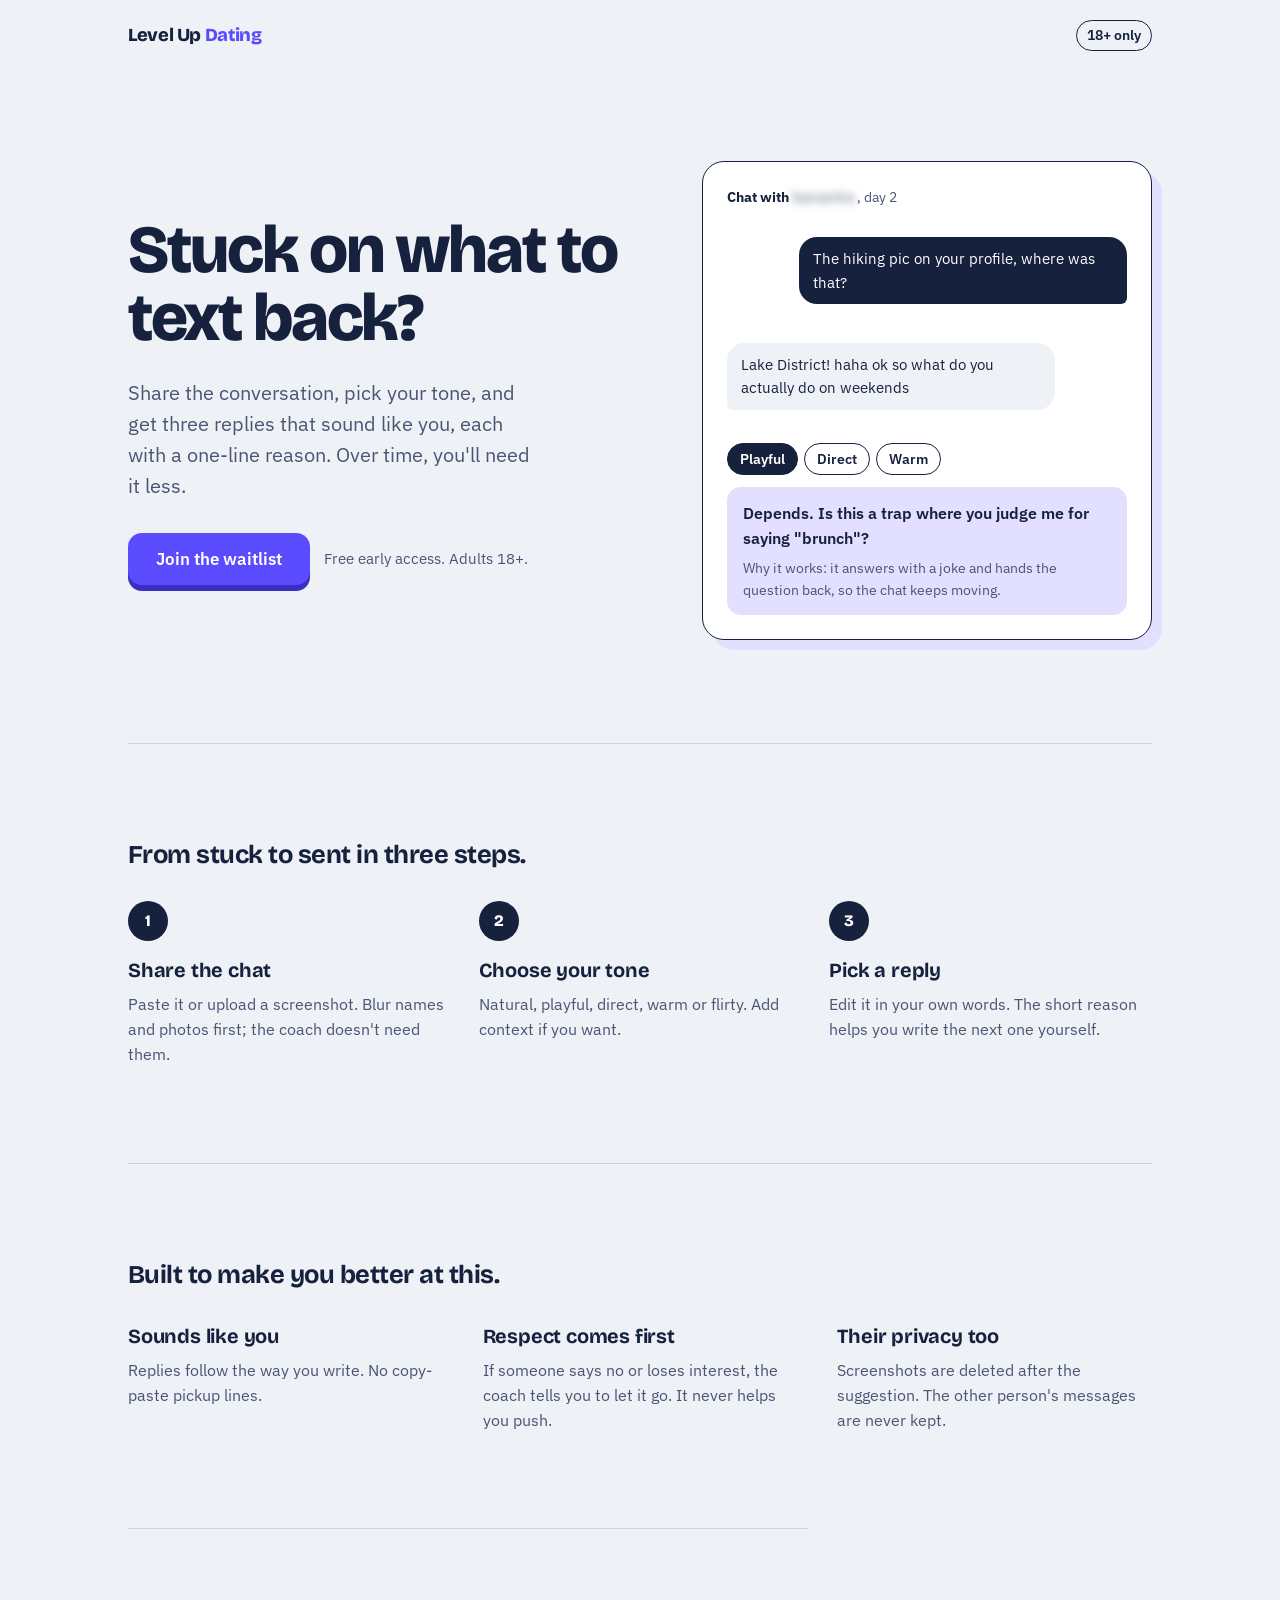
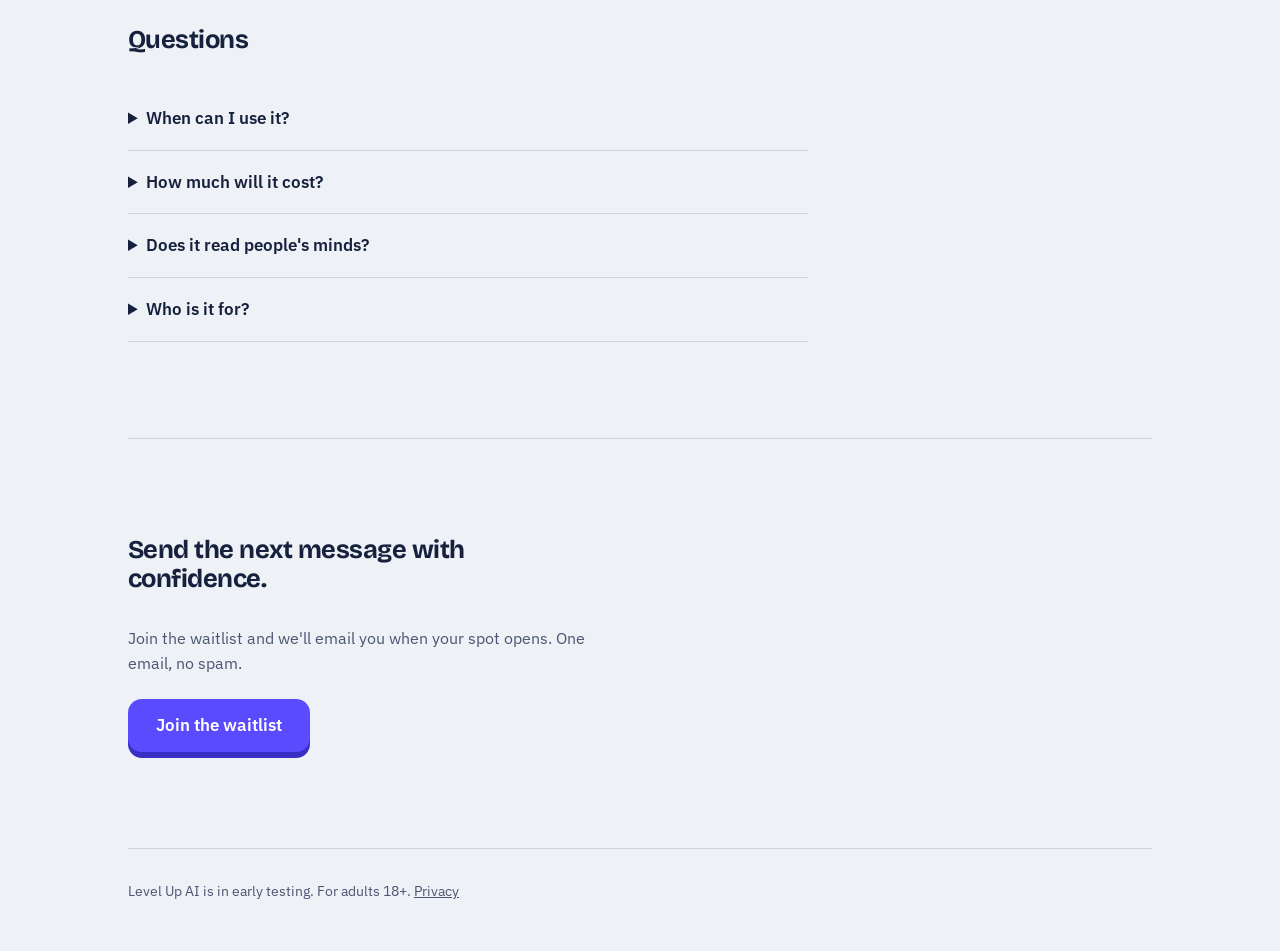
==== dating.html @ 41bd32cb "Add Style and Dating validation landing pages Static English landing pages with Tally waitlist, cook" ====
<!doctype html>
<html lang="en">
<head>
  <meta charset="utf-8">
  <meta name="viewport" content="width=device-width, initial-scale=1">
  <title>Level Up Dating – your AI texting coach</title>
  <meta name="description" content="Share a dating conversation, pick your tone, and get replies that sound like you, each with a short reason. For adults 18+.">
  <link rel="preconnect" href="https://fonts.googleapis.com">
  <link rel="preconnect" href="https://fonts.gstatic.com" crossorigin>
  <link href="https://fonts.googleapis.com/css2?family=Bricolage+Grotesque:opsz,wght@12..96,700;12..96,800&family=IBM+Plex+Sans:wght@400;500;600&display=swap" rel="stylesheet">
  <link rel="stylesheet" href="assets/styles.css">
  <!-- Mesure d'audience sans cookie (GoatCounter). Remplacer GOATCOUNTER_CODE. -->
  <script data-goatcounter="https://GOATCOUNTER_CODE.goatcounter.com/count" async src="//gc.zgo.at/count.js"></script>
  <!-- Formulaire de liste d'attente (Tally) -->
  <script async src="https://tally.so/widgets/embed.js"></script>
</head>
<body>
  <div class="wrap">
    <header class="top">
      <a class="brand" href="./">Level Up <span>Dating</span></a>
      <span class="age-flag">18+ only</span>
    </header>

    <main>
      <div class="hero">
        <div>
          <h1>Stuck on what to text back?</h1>
          <p class="lede">Share the conversation, pick your tone, and get three replies that sound like you, each with a one-line reason. Over time, you'll need it less.</p>
          <div class="cta-row">
            <button class="btn" type="button" data-tally-open="TALLY_FORM_ID_DATING" data-tally-layout="modal" data-tally-width="460" data-goatcounter-click="waitlist-open-dating">Join the waitlist</button>
            <span class="cta-note">Free early access. Adults 18+.</span>
          </div>
        </div>

        <figure class="demo" aria-label="Example of a reply suggestion">
          <p class="demo-context"><strong>Chat with</strong> <span class="blur" aria-hidden="true">Samantha</span> <span class="visually-hidden">a match (name hidden)</span>, day 2</p>
          <div class="chat">
            <p class="bubble you">The hiking pic on your profile, where was that?</p>
            <p class="bubble them">Lake District! haha ok so what do you actually do on weekends</p>
          </div>
          <div class="tones" role="group" aria-label="Tone">
            <button class="tone" type="button" aria-pressed="true" data-tone="playful">Playful</button>
            <button class="tone" type="button" aria-pressed="false" data-tone="direct">Direct</button>
            <button class="tone" type="button" aria-pressed="false" data-tone="warm">Warm</button>
          </div>
          <div class="reply" aria-live="polite">
            <p class="text" id="reply-text">Depends. Is this a trap where you judge me for saying "brunch"?</p>
            <p class="why" id="reply-why">Why it works: it answers with a joke and hands the question back, so the chat keeps moving.</p>
          </div>
        </figure>
      </div>

      <section class="band" aria-labelledby="how">
        <h2 id="how">From stuck to sent in three steps.</h2>
        <ol class="steps">
          <li><h3>Share the chat</h3><p>Paste it or upload a screenshot. Blur names and photos first; the coach doesn't need them.</p></li>
          <li><h3>Choose your tone</h3><p>Natural, playful, direct, warm or flirty. Add context if you want.</p></li>
          <li><h3>Pick a reply</h3><p>Edit it in your own words. The short reason helps you write the next one yourself.</p></li>
        </ol>
      </section>

      <section class="band" aria-labelledby="diff">
        <h2 id="diff">Built to make you better at this.</h2>
        <div class="pillars">
          <div><h3>Sounds like you</h3><p>Replies follow the way you write. No copy-paste pickup lines.</p></div>
          <div><h3>Respect comes first</h3><p>If someone says no or loses interest, the coach tells you to let it go. It never helps you push.</p></div>
          <div><h3>Their privacy too</h3><p>Screenshots are deleted after the suggestion. The other person's messages are never kept.</p></div>
        </div>
      </section>

      <section class="band faq" aria-labelledby="faq">
        <h2 id="faq">Questions</h2>
        <details>
          <summary>When can I use it?</summary>
          <p>We're opening access in small groups. People on the waitlist get in first.</p>
        </details>
        <details>
          <summary>How much will it cost?</summary>
          <p>There will be a free plan with a few replies per week. Premium is planned at around $7.99 a month for unlimited replies and profile help.</p>
        </details>
        <details>
          <summary>Does it read people's minds?</summary>
          <p>No. It can't know how someone feels from a few messages, and it says so when a chat is unclear.</p>
        </details>
        <details>
          <summary>Who is it for?</summary>
          <p>Adults 18 and over. You'll confirm your age when you join.</p>
        </details>
      </section>

      <section class="band closing" aria-labelledby="close">
        <h2 id="close">Send the next message with confidence.</h2>
        <p>Join the waitlist and we'll email you when your spot opens. One email, no spam.</p>
        <button class="btn" type="button" data-tally-open="TALLY_FORM_ID_DATING" data-tally-layout="modal" data-tally-width="460" data-goatcounter-click="waitlist-open-dating-bottom">Join the waitlist</button>
      </section>
    </main>

    <footer>
      Level Up AI is in early testing. For adults 18+. <a href="privacy.html">Privacy</a>
    </footer>
  </div>

  <script>
    // Démonstration des tons : exemple statique, aucune IA appelée.
    const replies = {
      playful: ["Depends. Is this a trap where you judge me for saying \"brunch\"?",
                "Why it works: it answers with a joke and hands the question back, so the chat keeps moving."],
      direct:  ["Climbing on Saturdays, long walks on Sundays. Sounds like you'd beat me on a hill though.",
                "Why it works: a real answer plus a light link to her hiking photo gives her something to reply to."],
      warm:    ["Mostly outdoors, honestly. That Lake District photo made me want to go back. Do you go often?",
                "Why it works: it shares something true and shows interest in what she cares about."]
    };
    document.querySelectorAll('.tone').forEach(btn => {
      btn.addEventListener('click', () => {
        document.querySelectorAll('.tone').forEach(b => b.setAttribute('aria-pressed', 'false'));
        btn.setAttribute('aria-pressed', 'true');
        const [t, w] = replies[btn.dataset.tone];
        document.getElementById('reply-text').textContent = t;
        document.getElementById('reply-why').textContent = w;
      });
    });
  </script>
</body>
</html>
---- assets/styles.css ----
/* LEVEL UP AI — landing pages de validation (test de 7 jours) */

:root {
  --paper: #EEF1F5;
  --surface: #FFFFFF;
  --ink: #16213E;
  --ink-soft: #4A5573;
  --violet: #5B4BFF;
  --lilac: #E3DFFF;
  --line: #CDD4E0;
  --ok: #1F8A5B;
  --swap: #B4531E;

  --display: "Bricolage Grotesque", system-ui, sans-serif;
  --body: "IBM Plex Sans", system-ui, sans-serif;

  --step-0: 1rem;
  --step-1: 1.25rem;
  --step-2: 1.6rem;
  --step-3: clamp(2.4rem, 6vw, 4.2rem);

  --gutter: clamp(16px, 4vw, 48px);
}

* { box-sizing: border-box; }

html { -webkit-text-size-adjust: 100%; }

body {
  margin: 0;
  background: var(--paper);
  color: var(--ink);
  font-family: var(--body);
  font-size: var(--step-0);
  line-height: 1.55;
}

a { color: var(--violet); }
a:focus-visible, button:focus-visible {
  outline: 3px solid var(--violet);
  outline-offset: 3px;
  border-radius: 6px;
}

.wrap {
  max-width: 1120px;
  margin: 0 auto;
  padding: 0 var(--gutter);
}

/* En-tête */
.top {
  display: flex;
  justify-content: space-between;
  align-items: center;
  padding: 20px 0;
}
.brand {
  font-family: var(--display);
  font-weight: 800;
  font-size: 1.15rem;
  letter-spacing: -0.02em;
  color: var(--ink);
  text-decoration: none;
}
.brand span { color: var(--violet); }
.age-flag {
  font-size: 0.85rem;
  font-weight: 600;
  padding: 4px 10px;
  border: 1.5px solid var(--ink);
  border-radius: 999px;
}

/* Hero : texte à gauche, démonstration à droite */
.hero {
  display: grid;
  grid-template-columns: 1.05fr 0.95fr;
  gap: clamp(32px, 6vw, 80px);
  align-items: center;
  padding: clamp(32px, 7vw, 96px) 0 clamp(48px, 8vw, 112px);
}
.hero h1 {
  font-family: var(--display);
  font-size: var(--step-3);
  line-height: 1.02;
  letter-spacing: -0.035em;
  font-weight: 800;
  margin: 0 0 24px;
  max-width: 14ch;
}
.lede {
  font-size: var(--step-1);
  color: var(--ink-soft);
  max-width: 34ch;
  margin: 0 0 32px;
}
.cta-row { display: flex; flex-wrap: wrap; gap: 14px; align-items: center; }
.btn {
  appearance: none;
  border: 0;
  cursor: pointer;
  font: 600 1.05rem/1 var(--body);
  padding: 18px 28px;
  border-radius: 14px;
  background: var(--violet);
  color: #fff;
  box-shadow: 0 6px 0 #3A2DC4;
  transition: transform .12s ease, box-shadow .12s ease;
}
.btn:hover { transform: translateY(-1px); box-shadow: 0 7px 0 #3A2DC4; }
.btn:active { transform: translateY(5px); box-shadow: 0 1px 0 #3A2DC4; }
.cta-note { font-size: 0.92rem; color: var(--ink-soft); }

/* Démonstration : la note du coach */
.demo {
  margin: 0;
  background: var(--surface);
  border: 1.5px solid var(--ink);
  border-radius: 22px;
  padding: 24px;
  box-shadow: 10px 10px 0 var(--lilac);
}
.demo-context {
  font-size: 0.9rem;
  color: var(--ink-soft);
  margin: 0 0 14px;
}
.demo-context strong { color: var(--ink); }

/* Style : liste de la tenue */
.outfit { list-style: none; margin: 0 0 18px; padding: 0; display: flex; flex-wrap: wrap; gap: 8px; }
.outfit li {
  padding: 7px 12px;
  border-radius: 10px;
  background: var(--paper);
  font-size: 0.92rem;
  font-weight: 500;
}
.outfit .sw { display: inline-block; width: 10px; height: 10px; border-radius: 3px; margin-right: 7px; vertical-align: 0; border: 1px solid rgba(22,33,62,.25); }

.notes { margin: 0; padding: 0; list-style: none; display: grid; gap: 12px; }
.notes li {
  padding: 14px 16px;
  border-radius: 14px;
  border-left: 5px solid var(--line);
  background: #F7F8FB;
}
.notes .tag {
  display: block;
  font-family: var(--display);
  font-weight: 700;
  font-size: 1.02rem;
  margin-bottom: 2px;
}
.notes .works { border-left-color: var(--ok); }
.notes .works .tag { color: var(--ok); }
.notes .swap { border-left-color: var(--swap); }
.notes .swap .tag { color: var(--swap); }
.notes .learn { border-left-color: var(--violet); }
.notes .learn .tag { color: var(--violet); }

/* Dating : conversation */
.chat { display: grid; gap: 8px; margin-bottom: 18px; }
.bubble {
  max-width: 82%;
  padding: 10px 14px;
  border-radius: 18px;
  font-size: 0.95rem;
}
.bubble.them { background: var(--paper); border-bottom-left-radius: 6px; }
.bubble.you { background: var(--ink); color: #fff; border-bottom-right-radius: 6px; justify-self: end; }
.blur { filter: blur(4px); user-select: none; }
.visually-hidden {
  position: absolute; width: 1px; height: 1px; padding: 0; margin: -1px;
  overflow: hidden; clip: rect(0 0 0 0); white-space: nowrap; border: 0;
}

.tones { display: flex; gap: 6px; margin-bottom: 12px; flex-wrap: wrap; }
.tone {
  font: 600 0.88rem/1 var(--body);
  padding: 8px 12px;
  border-radius: 999px;
  border: 1.5px solid var(--ink);
  background: transparent;
  color: var(--ink);
  cursor: pointer;
}
.tone[aria-pressed="true"] { background: var(--ink); color: #fff; }

.reply {
  padding: 14px 16px;
  border-radius: 14px;
  background: var(--lilac);
}
.reply p { margin: 0; }
.reply .text { font-weight: 600; margin-bottom: 6px; }
.reply .why { font-size: 0.9rem; color: var(--ink-soft); }

/* Sections */
section.band { padding: clamp(48px, 8vw, 96px) 0; border-top: 1.5px solid var(--line); }
.band h2 {
  font-family: var(--display);
  font-size: var(--step-2);
  letter-spacing: -0.02em;
  line-height: 1.15;
  margin: 0 0 32px;
  max-width: 24ch;
}

.steps { list-style: none; margin: 0; padding: 0; display: grid; grid-template-columns: repeat(3, 1fr); gap: 28px; counter-reset: s; }
.steps li { counter-increment: s; }
.steps li::before {
  content: counter(s);
  display: grid;
  place-items: center;
  width: 40px; height: 40px;
  border-radius: 50%;
  background: var(--ink);
  color: #fff;
  font-family: var(--display);
  font-weight: 800;
  margin-bottom: 14px;
}
.steps h3, .pillars h3 { font-family: var(--display); font-size: var(--step-1); margin: 0 0 6px; letter-spacing: -0.01em; }
.steps p, .pillars p { margin: 0; color: var(--ink-soft); max-width: 34ch; }

.pillars { display: grid; grid-template-columns: repeat(3, 1fr); gap: 28px 40px; }

.faq { max-width: 68ch; }
.faq details { border-bottom: 1.5px solid var(--line); padding: 18px 0; }
.faq summary { cursor: pointer; font-weight: 600; font-size: 1.08rem; }
.faq details p { margin: 10px 0 0; color: var(--ink-soft); }

.closing { text-align: left; }
.closing p { color: var(--ink-soft); max-width: 46ch; margin: 0 0 24px; }

footer {
  padding: 32px 0 48px;
  font-size: 0.88rem;
  color: var(--ink-soft);
  border-top: 1.5px solid var(--line);
}
footer a { color: var(--ink-soft); }

/* Page simple (confidentialité) */
.doc { max-width: 68ch; padding: 32px 0 80px; }
.doc h1 { font-family: var(--display); font-size: var(--step-2); letter-spacing: -0.02em; }
.doc h2 { font-family: var(--display); font-size: var(--step-1); margin-top: 32px; }

@media (max-width: 860px) {
  .hero { grid-template-columns: 1fr; }
  .steps, .pillars { grid-template-columns: 1fr; }
  .demo { box-shadow: 6px 6px 0 var(--lilac); }
}

@media (prefers-reduced-motion: reduce) {
  * { transition: none !important; }
}
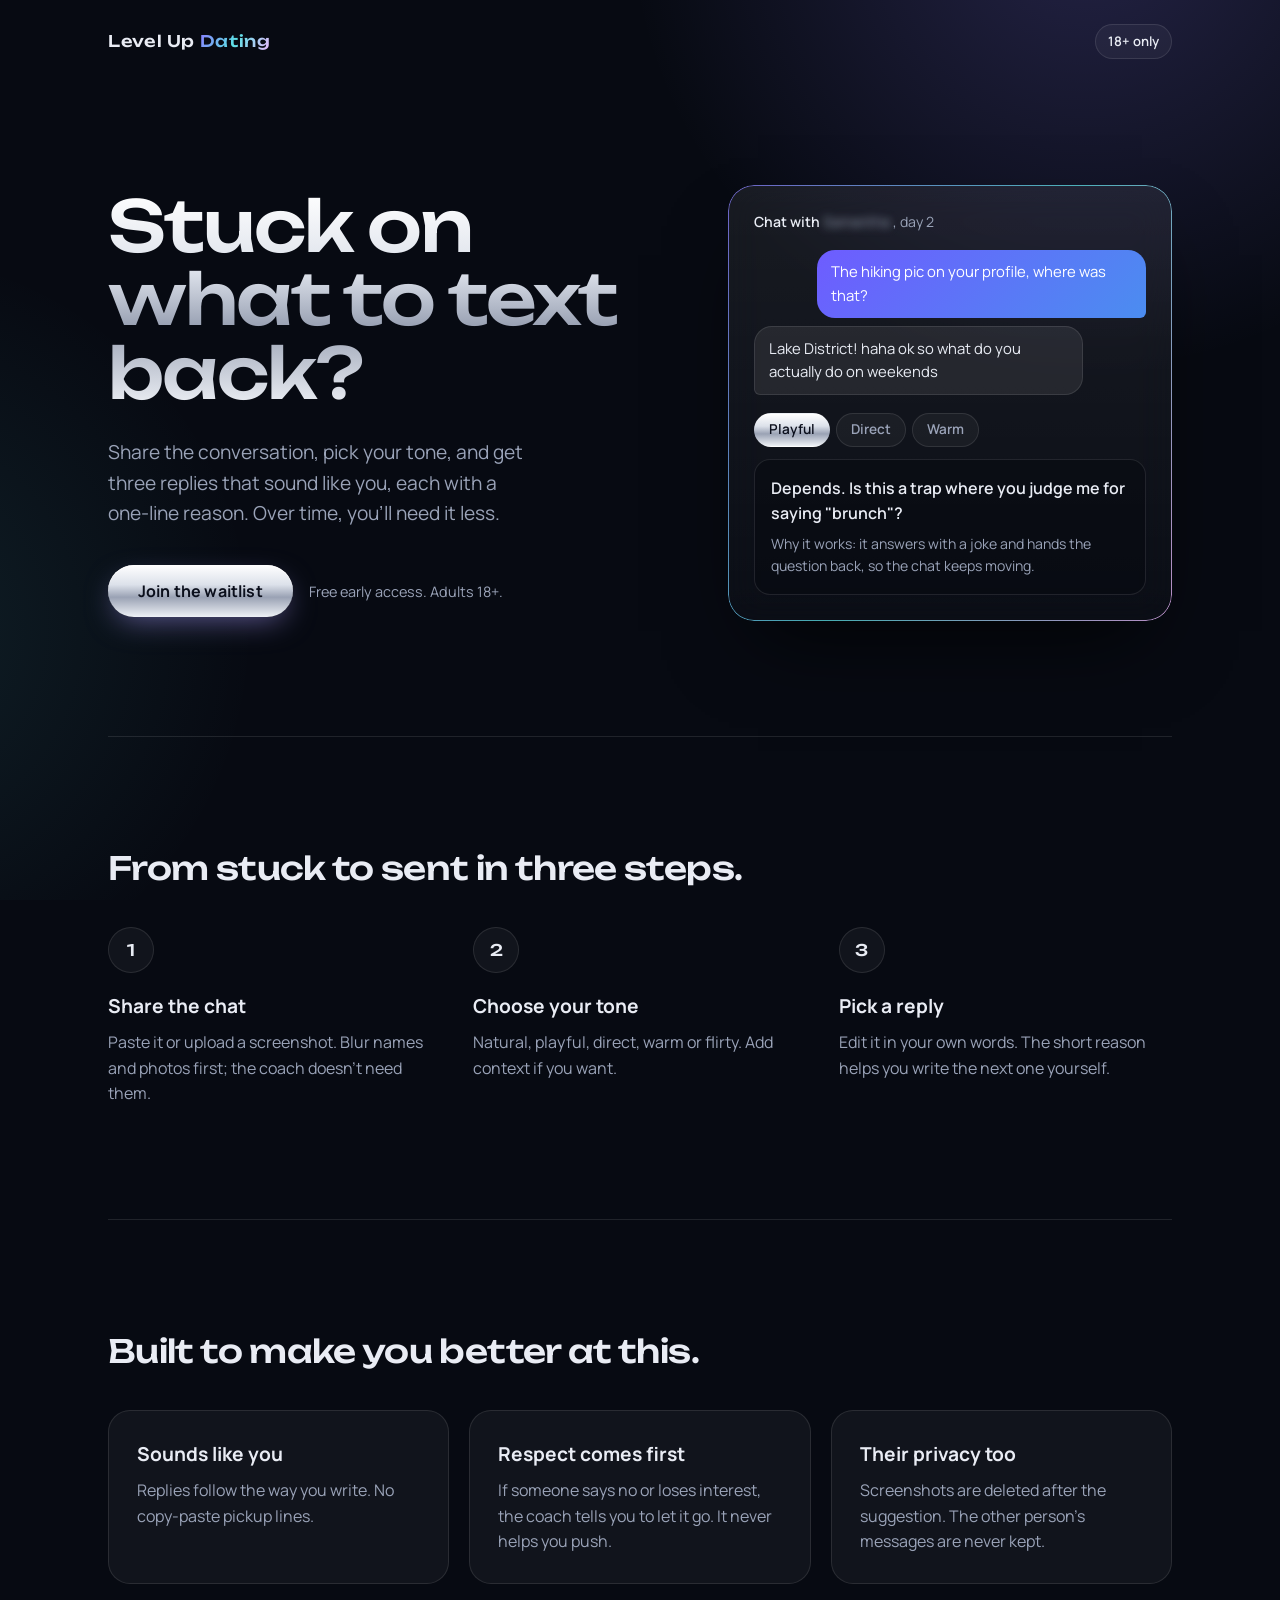
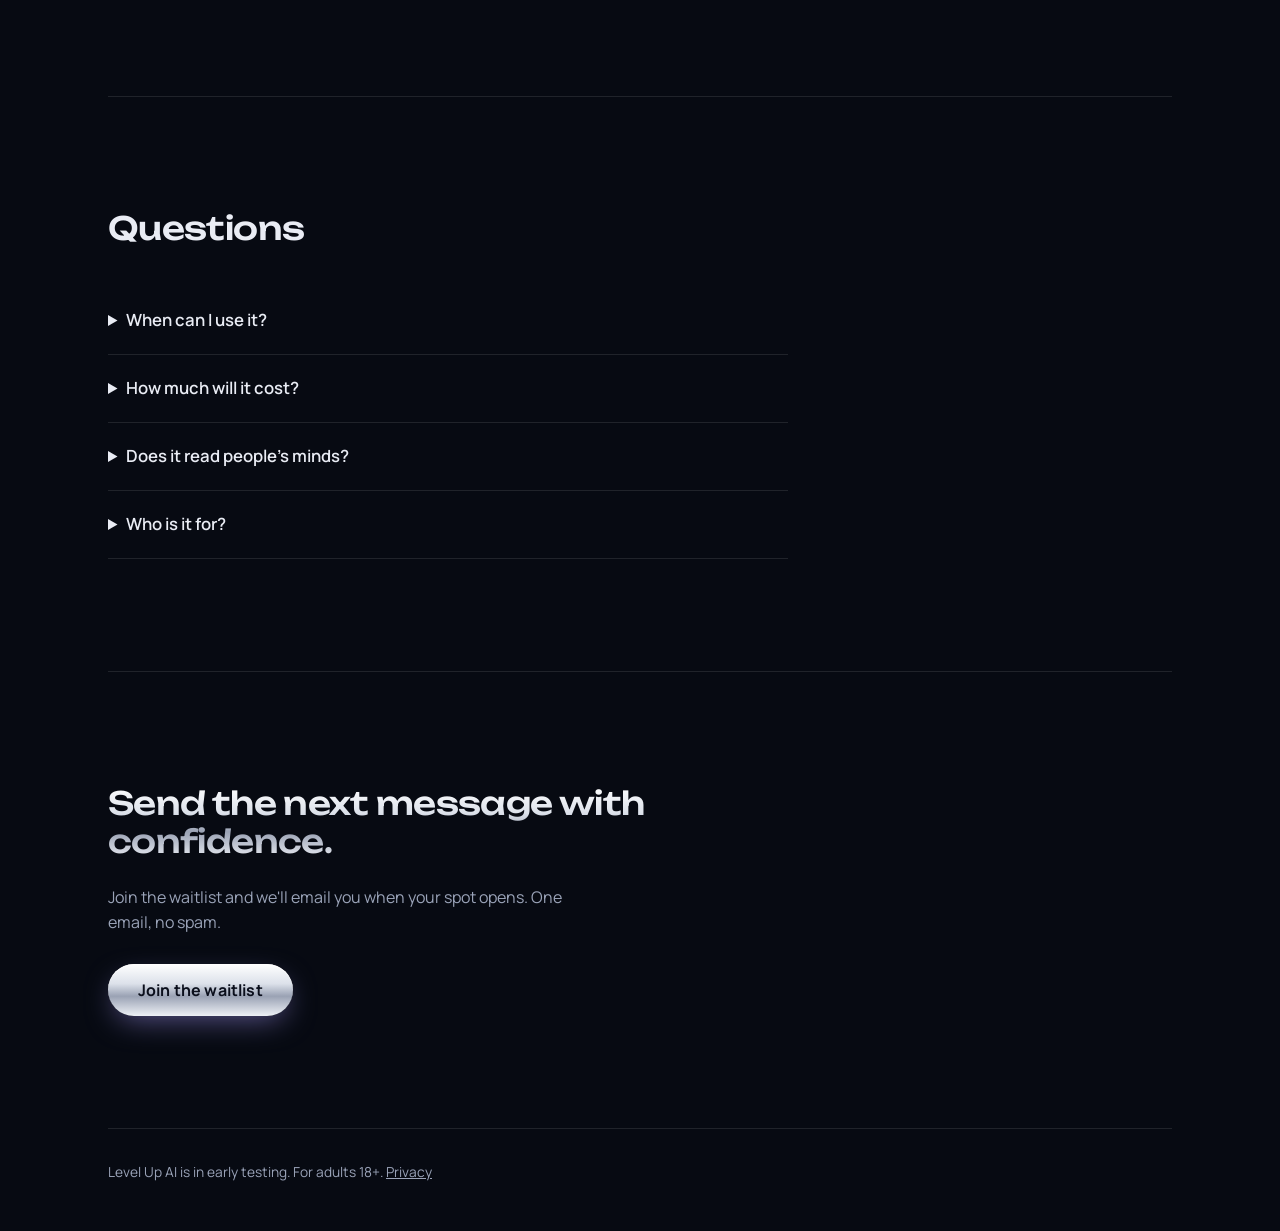
==== commit 52e8de7f: "Restyle landing pages: dark futuristic luxury direction Chrome headline treatment, glass demo card w" ====
--- a/dating.html
+++ b/dating.html
@@ -7,7 +7,7 @@
   <meta name="description" content="Share a dating conversation, pick your tone, and get replies that sound like you, each with a short reason. For adults 18+.">
   <link rel="preconnect" href="https://fonts.googleapis.com">
   <link rel="preconnect" href="https://fonts.gstatic.com" crossorigin>
-  <link href="https://fonts.googleapis.com/css2?family=Bricolage+Grotesque:opsz,wght@12..96,700;12..96,800&family=IBM+Plex+Sans:wght@400;500;600&display=swap" rel="stylesheet">
+  <link href="https://fonts.googleapis.com/css2?family=Unbounded:wght@500;600&family=Manrope:wght@400;500;600;700&display=swap" rel="stylesheet">
   <link rel="stylesheet" href="assets/styles.css">
   <!-- Mesure d'audience sans cookie (GoatCounter). Remplacer GOATCOUNTER_CODE. -->
   <script data-goatcounter="https://GOATCOUNTER_CODE.goatcounter.com/count" async src="//gc.zgo.at/count.js"></script>
--- a/assets/styles.css
+++ b/assets/styles.css
@@ -1,259 +1,279 @@
-/* LEVEL UP AI — landing pages de validation (test de 7 jours) */
+/* LEVEL UP AI — landing pages de validation
+   Direction : luxe futuriste. Fond nuit profonde, titres en chrome poli,
+   carte de démonstration en verre avec un liseré irisé. */
 
 :root {
-  --paper: #EEF1F5;
-  --surface: #FFFFFF;
-  --ink: #16213E;
-  --ink-soft: #4A5573;
-  --violet: #5B4BFF;
-  --lilac: #E3DFFF;
-  --line: #CDD4E0;
-  --ok: #1F8A5B;
-  --swap: #B4531E;
-
-  --display: "Bricolage Grotesque", system-ui, sans-serif;
-  --body: "IBM Plex Sans", system-ui, sans-serif;
+  --night: #070A12;
+  --night-2: #0E1322;
+  --glass: rgba(255, 255, 255, 0.045);
+  --glass-strong: rgba(255, 255, 255, 0.08);
+  --line: rgba(255, 255, 255, 0.10);
+  --text: #E9ECF4;
+  --muted: #9AA3B8;
+  --violet: #A99CFF;
+  --cyan: #7FE6EA;
+  --ok: #7EE3B8;
+  --swap: #F6BE8E;
+
+  --chrome: linear-gradient(180deg, #FFFFFF 0%, #DCE1EA 38%, #9AA2B4 62%, #EEF1F6 100%);
+  --iris: linear-gradient(120deg, #8B7CFF 0%, #5CE1E6 50%, #F3B8FF 100%);
+
+  --display: "Unbounded", system-ui, sans-serif;
+  --body: "Manrope", system-ui, sans-serif;
 
   --step-0: 1rem;
-  --step-1: 1.25rem;
-  --step-2: 1.6rem;
-  --step-3: clamp(2.4rem, 6vw, 4.2rem);
+  --step-1: 1.2rem;
+  --step-2: clamp(1.5rem, 3vw, 2rem);
+  --step-3: clamp(2.3rem, 5.6vw, 4.4rem);
 
   --gutter: clamp(16px, 4vw, 48px);
 }
 
 * { box-sizing: border-box; }
-
 html { -webkit-text-size-adjust: 100%; }
 
 body {
   margin: 0;
-  background: var(--paper);
-  color: var(--ink);
+  background:
+    radial-gradient(60vw 60vw at 85% -10%, rgba(139, 124, 255, 0.22), transparent 60%),
+    radial-gradient(50vw 50vw at -10% 70%, rgba(92, 225, 230, 0.10), transparent 60%),
+    var(--night);
+  background-attachment: fixed;
+  color: var(--text);
   font-family: var(--body);
   font-size: var(--step-0);
-  line-height: 1.55;
-}
-
-a { color: var(--violet); }
-a:focus-visible, button:focus-visible {
-  outline: 3px solid var(--violet);
+  line-height: 1.6;
+}
+
+a { color: var(--cyan); }
+a:focus-visible, button:focus-visible, summary:focus-visible {
+  outline: 2px solid var(--cyan);
   outline-offset: 3px;
-  border-radius: 6px;
-}
-
-.wrap {
-  max-width: 1120px;
-  margin: 0 auto;
-  padding: 0 var(--gutter);
+  border-radius: 8px;
+}
+
+.wrap { max-width: 1160px; margin: 0 auto; padding: 0 var(--gutter); }
+
+.visually-hidden {
+  position: absolute; width: 1px; height: 1px; padding: 0; margin: -1px;
+  overflow: hidden; clip: rect(0 0 0 0); white-space: nowrap; border: 0;
 }
 
 /* En-tête */
-.top {
-  display: flex;
-  justify-content: space-between;
-  align-items: center;
-  padding: 20px 0;
-}
+.top { display: flex; justify-content: space-between; align-items: center; padding: 24px 0; }
 .brand {
   font-family: var(--display);
-  font-weight: 800;
-  font-size: 1.15rem;
-  letter-spacing: -0.02em;
-  color: var(--ink);
+  font-weight: 500;
+  font-size: 1rem;
+  letter-spacing: 0.04em;
+  color: var(--text);
   text-decoration: none;
 }
-.brand span { color: var(--violet); }
+.brand span {
+  background: var(--iris);
+  -webkit-background-clip: text; background-clip: text;
+  color: transparent;
+}
 .age-flag {
-  font-size: 0.85rem;
+  font-size: 0.82rem;
   font-weight: 600;
-  padding: 4px 10px;
-  border: 1.5px solid var(--ink);
-  border-radius: 999px;
-}
-
-/* Hero : texte à gauche, démonstration à droite */
+  padding: 6px 12px;
+  border-radius: 999px;
+  border: 1px solid var(--line);
+  background: var(--glass);
+  color: var(--text);
+}
+
+/* Hero */
 .hero {
   display: grid;
-  grid-template-columns: 1.05fr 0.95fr;
-  gap: clamp(32px, 6vw, 80px);
+  grid-template-columns: 1.1fr 0.9fr;
+  gap: clamp(36px, 6vw, 88px);
   align-items: center;
-  padding: clamp(32px, 7vw, 96px) 0 clamp(48px, 8vw, 112px);
+  padding: clamp(40px, 8vw, 120px) 0 clamp(56px, 9vw, 128px);
 }
 .hero h1 {
   font-family: var(--display);
+  font-weight: 500;
   font-size: var(--step-3);
-  line-height: 1.02;
-  letter-spacing: -0.035em;
-  font-weight: 800;
-  margin: 0 0 24px;
-  max-width: 14ch;
-}
-.lede {
-  font-size: var(--step-1);
-  color: var(--ink-soft);
-  max-width: 34ch;
-  margin: 0 0 32px;
-}
-.cta-row { display: flex; flex-wrap: wrap; gap: 14px; align-items: center; }
+  line-height: 1.04;
+  letter-spacing: -0.03em;
+  margin: 0 0 28px;
+  max-width: 13ch;
+  background: var(--chrome);
+  -webkit-background-clip: text; background-clip: text;
+  color: transparent;
+}
+.lede { font-size: var(--step-1); color: var(--muted); max-width: 36ch; margin: 0 0 36px; }
+
+.cta-row { display: flex; flex-wrap: wrap; gap: 16px; align-items: center; }
 .btn {
   appearance: none;
   border: 0;
   cursor: pointer;
-  font: 600 1.05rem/1 var(--body);
-  padding: 18px 28px;
-  border-radius: 14px;
-  background: var(--violet);
-  color: #fff;
-  box-shadow: 0 6px 0 #3A2DC4;
-  transition: transform .12s ease, box-shadow .12s ease;
-}
-.btn:hover { transform: translateY(-1px); box-shadow: 0 7px 0 #3A2DC4; }
-.btn:active { transform: translateY(5px); box-shadow: 0 1px 0 #3A2DC4; }
-.cta-note { font-size: 0.92rem; color: var(--ink-soft); }
-
-/* Démonstration : la note du coach */
+  font: 700 1rem/1 var(--body);
+  letter-spacing: 0.01em;
+  padding: 18px 30px;
+  border-radius: 999px;
+  color: #0B0F1C;
+  background: var(--chrome);
+  box-shadow:
+    inset 0 1px 0 rgba(255,255,255,.9),
+    0 10px 30px -8px rgba(169, 156, 255, 0.55);
+  transition: transform .15s ease, box-shadow .15s ease;
+}
+.btn:hover { transform: translateY(-1px); box-shadow: inset 0 1px 0 rgba(255,255,255,.9), 0 14px 36px -8px rgba(127, 230, 234, 0.6); }
+.btn:active { transform: translateY(1px); }
+.cta-note { font-size: 0.9rem; color: var(--muted); }
+
+/* Carte de démonstration : verre + liseré irisé */
 .demo {
+  position: relative;
   margin: 0;
-  background: var(--surface);
-  border: 1.5px solid var(--ink);
-  border-radius: 22px;
-  padding: 24px;
-  box-shadow: 10px 10px 0 var(--lilac);
-}
-.demo-context {
-  font-size: 0.9rem;
-  color: var(--ink-soft);
-  margin: 0 0 14px;
-}
-.demo-context strong { color: var(--ink); }
-
-/* Style : liste de la tenue */
-.outfit { list-style: none; margin: 0 0 18px; padding: 0; display: flex; flex-wrap: wrap; gap: 8px; }
+  padding: 26px;
+  border-radius: 26px;
+  background: linear-gradient(180deg, rgba(255,255,255,.07), rgba(255,255,255,.02));
+  -webkit-backdrop-filter: blur(18px); backdrop-filter: blur(18px);
+  box-shadow: 0 40px 80px -30px rgba(0,0,0,.8);
+  overflow: hidden;
+}
+.demo::before {
+  content: "";
+  position: absolute; inset: 0;
+  border-radius: inherit;
+  padding: 1px;
+  background: var(--iris);
+  -webkit-mask: linear-gradient(#000 0 0) content-box, linear-gradient(#000 0 0);
+  -webkit-mask-composite: xor; mask-composite: exclude;
+  opacity: .75;
+  pointer-events: none;
+}
+/* Le seul mouvement de la page : un reflet qui traverse la carte au chargement */
+.demo::after {
+  content: "";
+  position: absolute; top: -20%; bottom: -20%; left: -60%;
+  width: 40%;
+  background: linear-gradient(100deg, transparent, rgba(255,255,255,.10), transparent);
+  transform: skewX(-12deg);
+  animation: sheen 2.4s ease-out .6s 1 both;
+  pointer-events: none;
+}
+@keyframes sheen { from { left: -60%; } to { left: 130%; } }
+
+.demo-context { font-size: 0.88rem; color: var(--muted); margin: 0 0 16px; }
+.demo-context strong { color: var(--text); font-weight: 600; }
+
+/* Style : tenue */
+.outfit { list-style: none; margin: 0 0 20px; padding: 0; display: flex; flex-wrap: wrap; gap: 8px; }
 .outfit li {
   padding: 7px 12px;
-  border-radius: 10px;
-  background: var(--paper);
-  font-size: 0.92rem;
-  font-weight: 500;
-}
-.outfit .sw { display: inline-block; width: 10px; height: 10px; border-radius: 3px; margin-right: 7px; vertical-align: 0; border: 1px solid rgba(22,33,62,.25); }
-
-.notes { margin: 0; padding: 0; list-style: none; display: grid; gap: 12px; }
+  border-radius: 999px;
+  background: var(--glass-strong);
+  border: 1px solid var(--line);
+  font-size: 0.88rem;
+  font-weight: 500;
+}
+.outfit .sw { display: inline-block; width: 9px; height: 9px; border-radius: 50%; margin-right: 8px; border: 1px solid rgba(255,255,255,.35); }
+
+.notes { margin: 0; padding: 0; list-style: none; display: grid; gap: 10px; }
 .notes li {
   padding: 14px 16px;
-  border-radius: 14px;
-  border-left: 5px solid var(--line);
-  background: #F7F8FB;
-}
-.notes .tag {
-  display: block;
-  font-family: var(--display);
-  font-weight: 700;
-  font-size: 1.02rem;
-  margin-bottom: 2px;
-}
-.notes .works { border-left-color: var(--ok); }
+  border-radius: 16px;
+  background: rgba(7, 10, 18, 0.55);
+  border: 1px solid var(--line);
+  font-size: 0.95rem;
+}
+.notes .tag { display: block; font-weight: 700; font-size: 0.9rem; margin-bottom: 3px; }
 .notes .works .tag { color: var(--ok); }
-.notes .swap { border-left-color: var(--swap); }
 .notes .swap .tag { color: var(--swap); }
-.notes .learn { border-left-color: var(--violet); }
 .notes .learn .tag { color: var(--violet); }
 
 /* Dating : conversation */
 .chat { display: grid; gap: 8px; margin-bottom: 18px; }
-.bubble {
-  max-width: 82%;
-  padding: 10px 14px;
-  border-radius: 18px;
-  font-size: 0.95rem;
-}
-.bubble.them { background: var(--paper); border-bottom-left-radius: 6px; }
-.bubble.you { background: var(--ink); color: #fff; border-bottom-right-radius: 6px; justify-self: end; }
+.bubble { max-width: 84%; padding: 10px 14px; border-radius: 18px; font-size: 0.93rem; margin: 0; }
+.bubble.them { background: var(--glass-strong); border: 1px solid var(--line); border-bottom-left-radius: 6px; }
+.bubble.you { background: linear-gradient(135deg, #6E5CFF, #4B8DF0); color: #fff; border-bottom-right-radius: 6px; justify-self: end; }
 .blur { filter: blur(4px); user-select: none; }
-.visually-hidden {
-  position: absolute; width: 1px; height: 1px; padding: 0; margin: -1px;
-  overflow: hidden; clip: rect(0 0 0 0); white-space: nowrap; border: 0;
-}
 
 .tones { display: flex; gap: 6px; margin-bottom: 12px; flex-wrap: wrap; }
 .tone {
-  font: 600 0.88rem/1 var(--body);
-  padding: 8px 12px;
-  border-radius: 999px;
-  border: 1.5px solid var(--ink);
-  background: transparent;
-  color: var(--ink);
+  font: 600 0.85rem/1 var(--body);
+  padding: 9px 14px;
+  border-radius: 999px;
+  border: 1px solid var(--line);
+  background: var(--glass);
+  color: var(--muted);
   cursor: pointer;
-}
-.tone[aria-pressed="true"] { background: var(--ink); color: #fff; }
-
-.reply {
-  padding: 14px 16px;
-  border-radius: 14px;
-  background: var(--lilac);
-}
+  transition: background .15s ease, color .15s ease;
+}
+.tone[aria-pressed="true"] { background: var(--chrome); color: #0B0F1C; border-color: transparent; }
+
+.reply { padding: 16px; border-radius: 16px; background: rgba(7, 10, 18, 0.55); border: 1px solid var(--line); }
 .reply p { margin: 0; }
 .reply .text { font-weight: 600; margin-bottom: 6px; }
-.reply .why { font-size: 0.9rem; color: var(--ink-soft); }
+.reply .why { font-size: 0.88rem; color: var(--muted); }
 
 /* Sections */
-section.band { padding: clamp(48px, 8vw, 96px) 0; border-top: 1.5px solid var(--line); }
+section.band { padding: clamp(56px, 9vw, 112px) 0; border-top: 1px solid var(--line); }
 .band h2 {
   font-family: var(--display);
+  font-weight: 500;
   font-size: var(--step-2);
   letter-spacing: -0.02em;
-  line-height: 1.15;
-  margin: 0 0 32px;
-  max-width: 24ch;
-}
-
-.steps { list-style: none; margin: 0; padding: 0; display: grid; grid-template-columns: repeat(3, 1fr); gap: 28px; counter-reset: s; }
+  line-height: 1.2;
+  margin: 0 0 40px;
+  max-width: 22ch;
+}
+
+.steps { list-style: none; margin: 0; padding: 0; display: grid; grid-template-columns: repeat(3, 1fr); gap: 32px; counter-reset: s; }
 .steps li { counter-increment: s; }
 .steps li::before {
   content: counter(s);
-  display: grid;
-  place-items: center;
-  width: 40px; height: 40px;
+  display: grid; place-items: center;
+  width: 44px; height: 44px;
   border-radius: 50%;
-  background: var(--ink);
-  color: #fff;
-  font-family: var(--display);
-  font-weight: 800;
-  margin-bottom: 14px;
-}
-.steps h3, .pillars h3 { font-family: var(--display); font-size: var(--step-1); margin: 0 0 6px; letter-spacing: -0.01em; }
-.steps p, .pillars p { margin: 0; color: var(--ink-soft); max-width: 34ch; }
-
-.pillars { display: grid; grid-template-columns: repeat(3, 1fr); gap: 28px 40px; }
-
-.faq { max-width: 68ch; }
-.faq details { border-bottom: 1.5px solid var(--line); padding: 18px 0; }
-.faq summary { cursor: pointer; font-weight: 600; font-size: 1.08rem; }
-.faq details p { margin: 10px 0 0; color: var(--ink-soft); }
-
-.closing { text-align: left; }
-.closing p { color: var(--ink-soft); max-width: 46ch; margin: 0 0 24px; }
-
-footer {
-  padding: 32px 0 48px;
-  font-size: 0.88rem;
-  color: var(--ink-soft);
-  border-top: 1.5px solid var(--line);
-}
-footer a { color: var(--ink-soft); }
-
-/* Page simple (confidentialité) */
+  border: 1px solid var(--line);
+  background: var(--glass);
+  font-family: var(--display);
+  font-weight: 500;
+  margin-bottom: 18px;
+}
+.steps h3, .pillars h3 { font-family: var(--body); font-weight: 700; font-size: var(--step-1); margin: 0 0 8px; }
+.steps p, .pillars p { margin: 0; color: var(--muted); max-width: 34ch; }
+
+.pillars { display: grid; grid-template-columns: repeat(3, 1fr); gap: 20px; }
+.pillars > div {
+  padding: 28px;
+  border-radius: 22px;
+  background: var(--glass);
+  border: 1px solid var(--line);
+}
+
+.faq details { border-bottom: 1px solid var(--line); padding: 20px 0; max-width: 68ch; }
+.faq summary { cursor: pointer; font-weight: 600; font-size: 1.05rem; }
+.faq details p { margin: 10px 0 0; color: var(--muted); }
+
+.closing h2 {
+  background: var(--chrome);
+  -webkit-background-clip: text; background-clip: text;
+  color: transparent;
+}
+.closing p { color: var(--muted); max-width: 46ch; margin: -16px 0 28px; }
+
+footer { padding: 32px 0 48px; font-size: 0.86rem; color: var(--muted); border-top: 1px solid var(--line); }
+footer a { color: var(--muted); }
+
+/* Page simple */
 .doc { max-width: 68ch; padding: 32px 0 80px; }
-.doc h1 { font-family: var(--display); font-size: var(--step-2); letter-spacing: -0.02em; }
-.doc h2 { font-family: var(--display); font-size: var(--step-1); margin-top: 32px; }
+.doc h1 { font-family: var(--display); font-weight: 500; font-size: var(--step-2); letter-spacing: -0.02em; }
+.doc h2 { font-family: var(--body); font-weight: 700; font-size: var(--step-1); margin-top: 32px; }
+.doc p { color: var(--muted); }
 
 @media (max-width: 860px) {
   .hero { grid-template-columns: 1fr; }
   .steps, .pillars { grid-template-columns: 1fr; }
-  .demo { box-shadow: 6px 6px 0 var(--lilac); }
 }
 
 @media (prefers-reduced-motion: reduce) {
-  * { transition: none !important; }
-}
+  * { transition: none !important; animation: none !important; }
+}
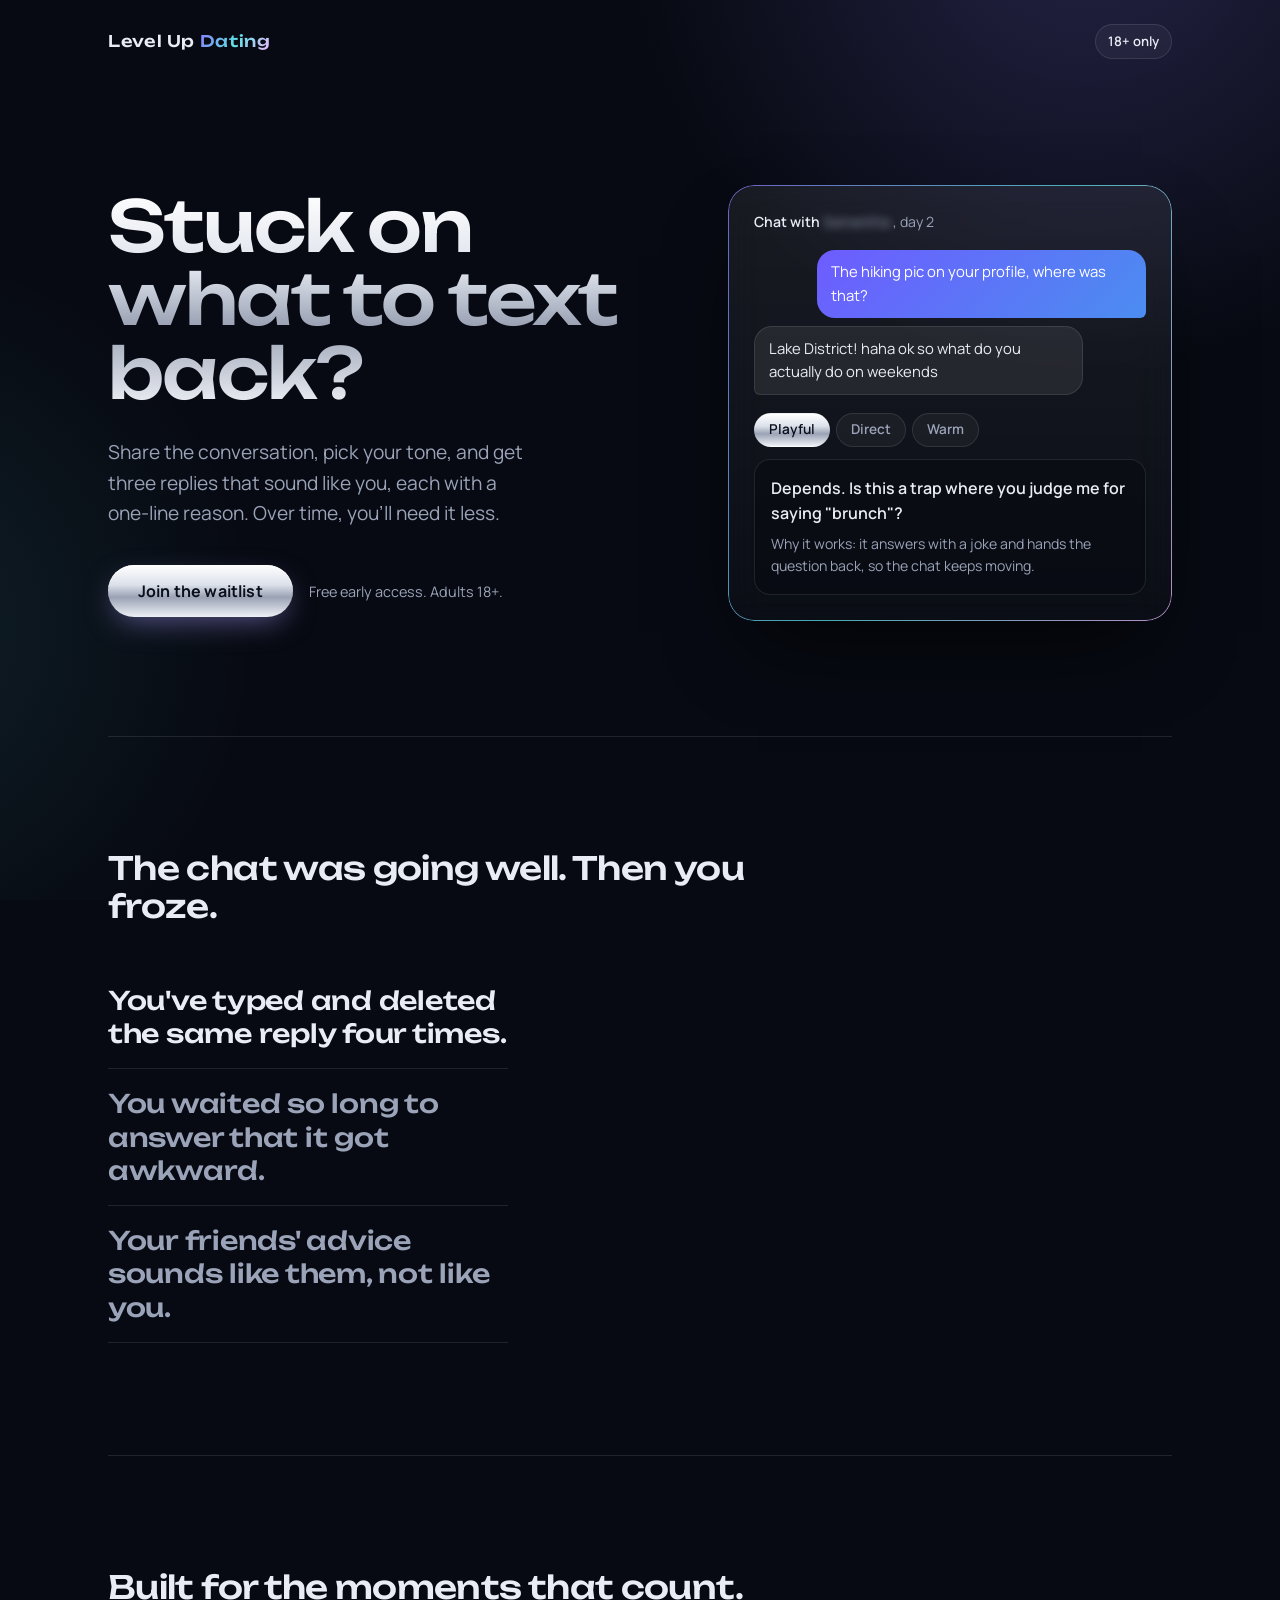
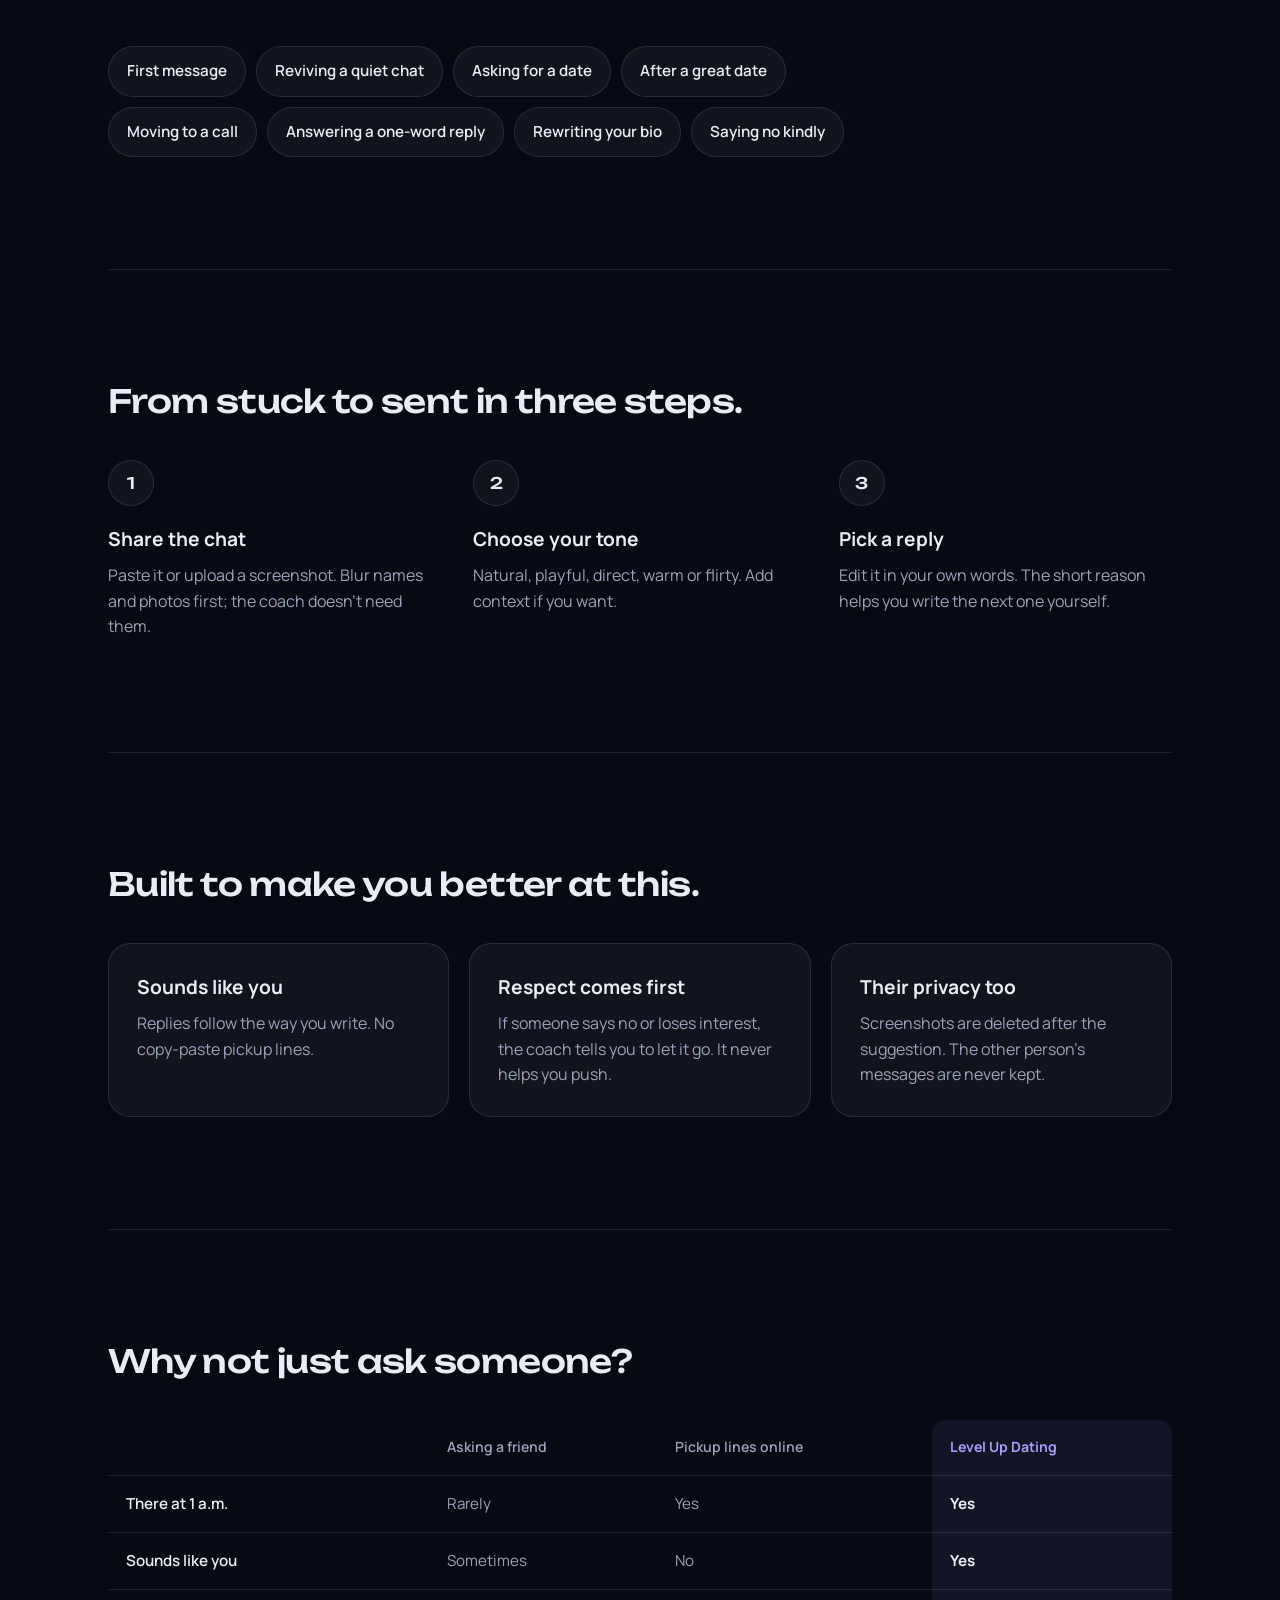
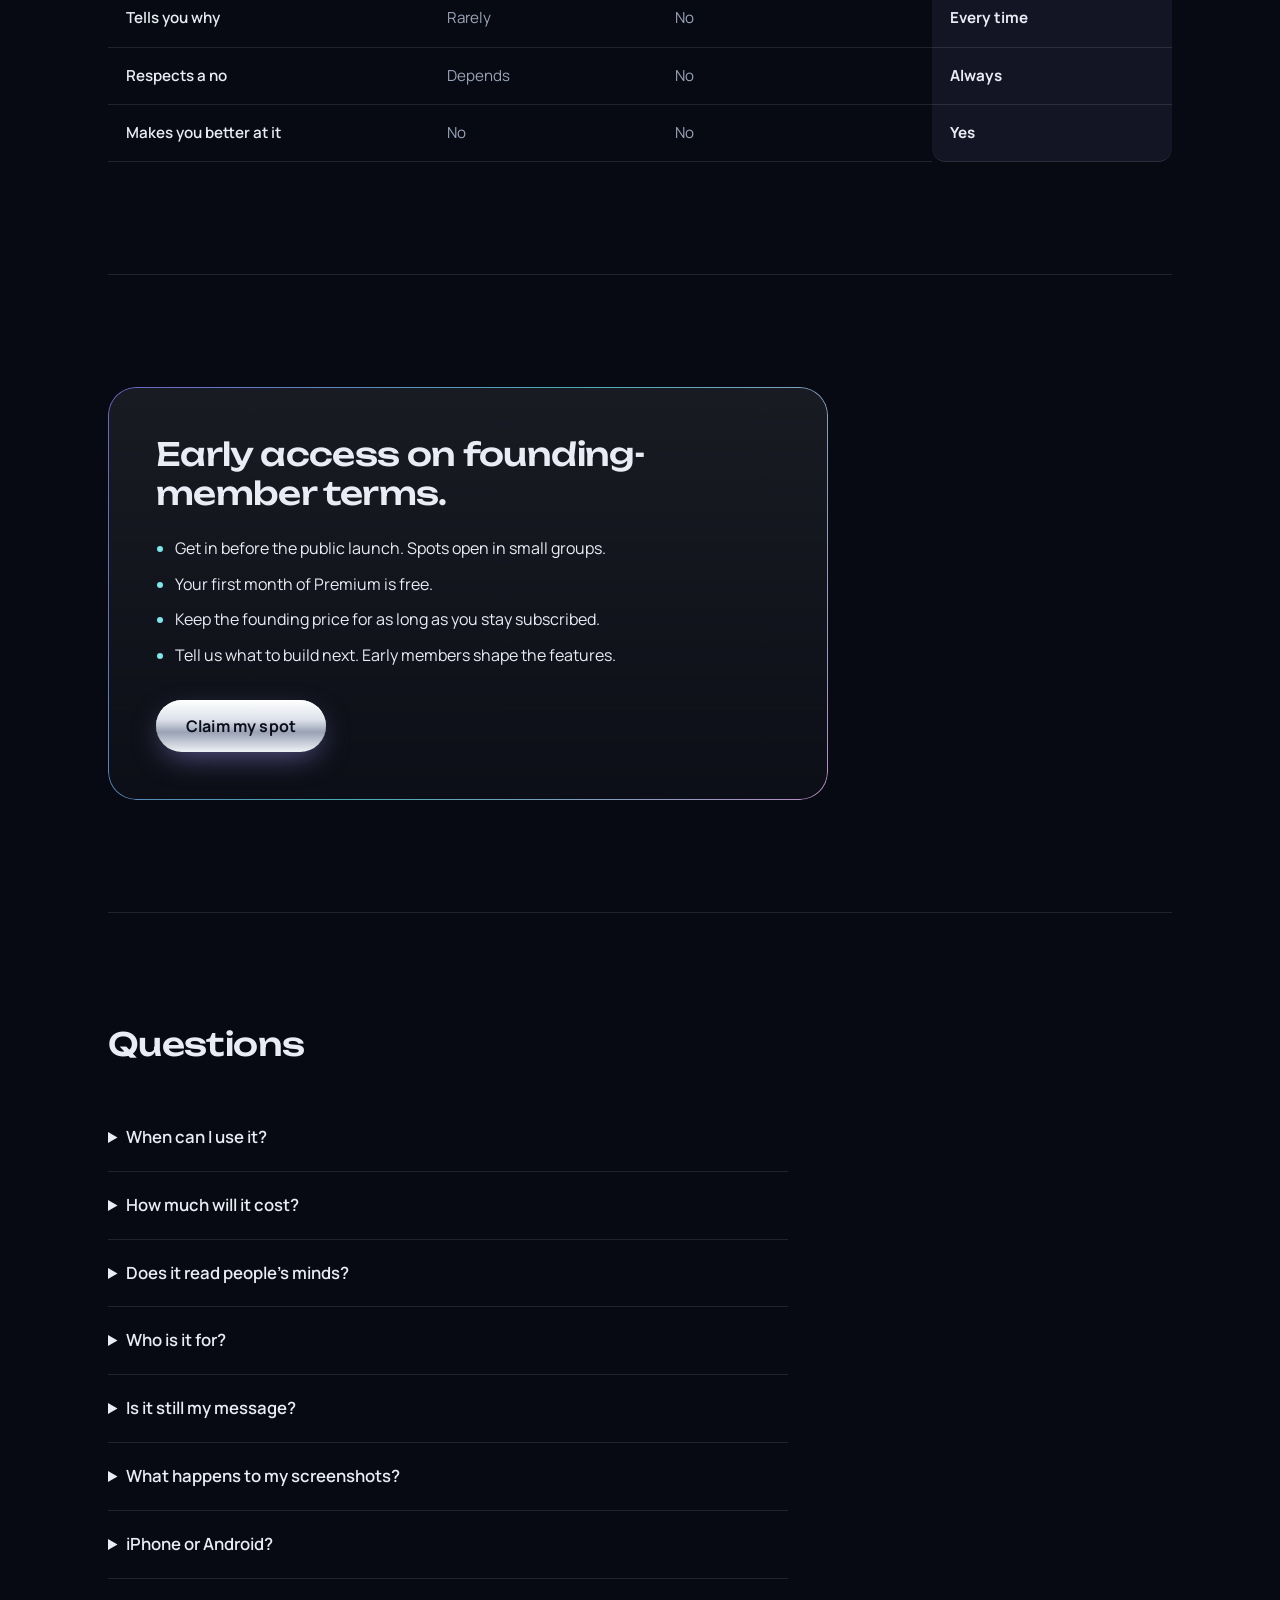
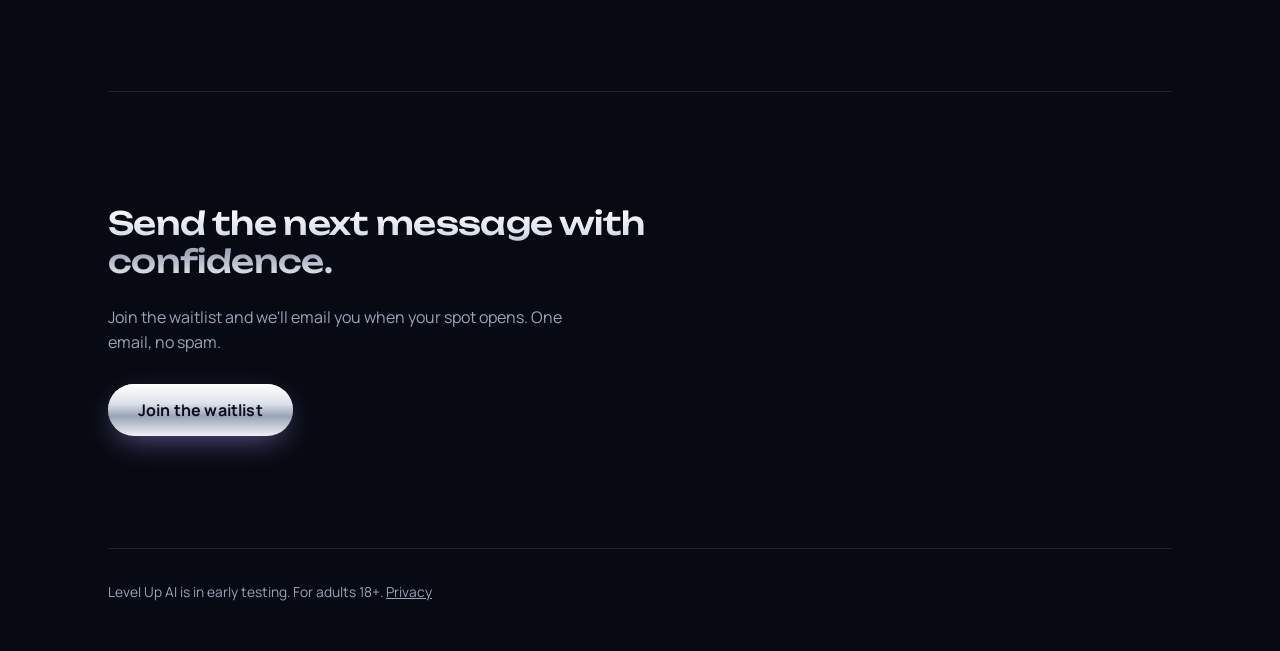
==== commit e2af7504: "Add persuasion sections to both landing pages Pain points, occasions, comparison table, founding-mem" ====
--- a/dating.html
+++ b/dating.html
@@ -50,6 +50,23 @@
         </figure>
       </div>
 
+      <section class="band" aria-labelledby="pain">
+        <h2 id="pain">The chat was going well. Then you froze.</h2>
+        <ul class="pain">
+          <li>You've typed and deleted the same reply four times.</li>
+          <li>You waited so long to answer that it got awkward.</li>
+          <li>Your friends' advice sounds like them, not like you.</li>
+        </ul>
+      </section>
+
+      <section class="band" aria-labelledby="moments">
+        <h2 id="moments">Built for the moments that count.</h2>
+        <ul class="occasions">
+          <li>First message</li><li>Reviving a quiet chat</li><li>Asking for a date</li><li>After a great date</li>
+          <li>Moving to a call</li><li>Answering a one-word reply</li><li>Rewriting your bio</li><li>Saying no kindly</li>
+        </ul>
+      </section>
+
       <section class="band" aria-labelledby="how">
         <h2 id="how">From stuck to sent in three steps.</h2>
         <ol class="steps">
@@ -65,6 +82,37 @@
           <div><h3>Sounds like you</h3><p>Replies follow the way you write. No copy-paste pickup lines.</p></div>
           <div><h3>Respect comes first</h3><p>If someone says no or loses interest, the coach tells you to let it go. It never helps you push.</p></div>
           <div><h3>Their privacy too</h3><p>Screenshots are deleted after the suggestion. The other person's messages are never kept.</p></div>
+        </div>
+      </section>
+
+      <section class="band" aria-labelledby="compare">
+        <h2 id="compare">Why not just ask someone?</h2>
+        <div class="compare-wrap">
+          <table class="compare">
+            <thead>
+              <tr><th scope="col"><span class="visually-hidden">Question</span></th><th scope="col">Asking a friend</th><th scope="col">Pickup lines online</th><th scope="col" class="us">Level Up Dating</th></tr>
+            </thead>
+            <tbody>
+              <tr><th scope="row">There at 1 a.m.</th><td>Rarely</td><td>Yes</td><td class="us">Yes</td></tr>
+              <tr><th scope="row">Sounds like you</th><td>Sometimes</td><td>No</td><td class="us">Yes</td></tr>
+              <tr><th scope="row">Tells you why</th><td>Rarely</td><td>No</td><td class="us">Every time</td></tr>
+              <tr><th scope="row">Respects a no</th><td>Depends</td><td>No</td><td class="us">Always</td></tr>
+              <tr><th scope="row">Makes you better at it</th><td>No</td><td>No</td><td class="us">Yes</td></tr>
+            </tbody>
+          </table>
+        </div>
+      </section>
+
+      <section class="band" aria-labelledby="offer">
+        <div class="offer">
+          <h2 id="offer">Early access on founding-member terms.</h2>
+          <ul>
+            <li>Get in before the public launch. Spots open in small groups.</li>
+            <li>Your first month of Premium is free.</li>
+            <li>Keep the founding price for as long as you stay subscribed.</li>
+            <li>Tell us what to build next. Early members shape the features.</li>
+          </ul>
+          <button class="btn" type="button" data-tally-open="TALLY_FORM_ID_DATING" data-tally-layout="modal" data-tally-width="460" data-goatcounter-click="waitlist-open-dating-offer">Claim my spot</button>
         </div>
       </section>
 
@@ -85,6 +133,18 @@
         <details>
           <summary>Who is it for?</summary>
           <p>Adults 18 and over. You'll confirm your age when you join.</p>
+        </details>
+        <details>
+          <summary>Is it still my message?</summary>
+          <p>Yes. Suggestions follow the way you write, and you edit them before sending. The reasons help you write the next one on your own.</p>
+        </details>
+        <details>
+          <summary>What happens to my screenshots?</summary>
+          <p>They're used for the suggestion, then deleted. The other person's messages are never kept, shared or used to train AI models.</p>
+        </details>
+        <details>
+          <summary>iPhone or Android?</summary>
+          <p>Both. Early access starts in your phone's browser, so there's nothing to install.</p>
         </details>
       </section>
 
--- a/assets/styles.css
+++ b/assets/styles.css
@@ -249,6 +249,65 @@
   border: 1px solid var(--line);
 }
 
+/* Douleur : phrases larges, une par ligne */
+.pain { list-style: none; margin: 0; padding: 0; display: grid; gap: 0; max-width: 40ch; }
+.pain li {
+  font-family: var(--display);
+  font-weight: 500;
+  font-size: clamp(1.15rem, 2.4vw, 1.6rem);
+  line-height: 1.3;
+  letter-spacing: -0.01em;
+  padding: 18px 0;
+  border-bottom: 1px solid var(--line);
+  color: var(--muted);
+}
+.pain li:first-child { color: var(--text); }
+
+/* Occasions */
+.occasions { list-style: none; margin: 0; padding: 0; display: flex; flex-wrap: wrap; gap: 10px; max-width: 820px; }
+.occasions li {
+  padding: 12px 18px;
+  border-radius: 999px;
+  border: 1px solid var(--line);
+  background: var(--glass);
+  font-weight: 600;
+  font-size: 0.95rem;
+}
+
+/* Comparatif */
+.compare-wrap { overflow-x: auto; -webkit-overflow-scrolling: touch; }
+.compare { width: 100%; min-width: 560px; border-collapse: separate; border-spacing: 0; font-size: 0.95rem; }
+.compare th, .compare td { padding: 16px 18px; text-align: left; border-bottom: 1px solid var(--line); }
+.compare thead th { font-weight: 600; color: var(--muted); font-size: 0.88rem; }
+.compare tbody th { font-weight: 600; color: var(--text); }
+.compare td { color: var(--muted); }
+.compare .us { color: var(--text); font-weight: 700; background: rgba(169, 156, 255, 0.08); }
+.compare thead .us { color: var(--violet); border-top-left-radius: 14px; border-top-right-radius: 14px; }
+.compare tbody tr:last-child .us { border-bottom-left-radius: 14px; border-bottom-right-radius: 14px; }
+
+/* Offre membres fondateurs */
+.offer {
+  position: relative;
+  max-width: 720px;
+  padding: clamp(28px, 5vw, 48px);
+  border-radius: 28px;
+  background: linear-gradient(180deg, rgba(255,255,255,.07), rgba(255,255,255,.02));
+}
+.offer::before {
+  content: "";
+  position: absolute; inset: 0;
+  border-radius: inherit;
+  padding: 1px;
+  background: var(--iris);
+  -webkit-mask: linear-gradient(#000 0 0) content-box, linear-gradient(#000 0 0);
+  -webkit-mask-composite: xor; mask-composite: exclude;
+  opacity: .75;
+  pointer-events: none;
+}
+.offer h2 { margin-bottom: 24px; }
+.offer ul { margin: 0 0 32px; padding-left: 1.2em; display: grid; gap: 10px; }
+.offer li::marker { color: var(--cyan); }
+
 .faq details { border-bottom: 1px solid var(--line); padding: 20px 0; max-width: 68ch; }
 .faq summary { cursor: pointer; font-weight: 600; font-size: 1.05rem; }
 .faq details p { margin: 10px 0 0; color: var(--muted); }
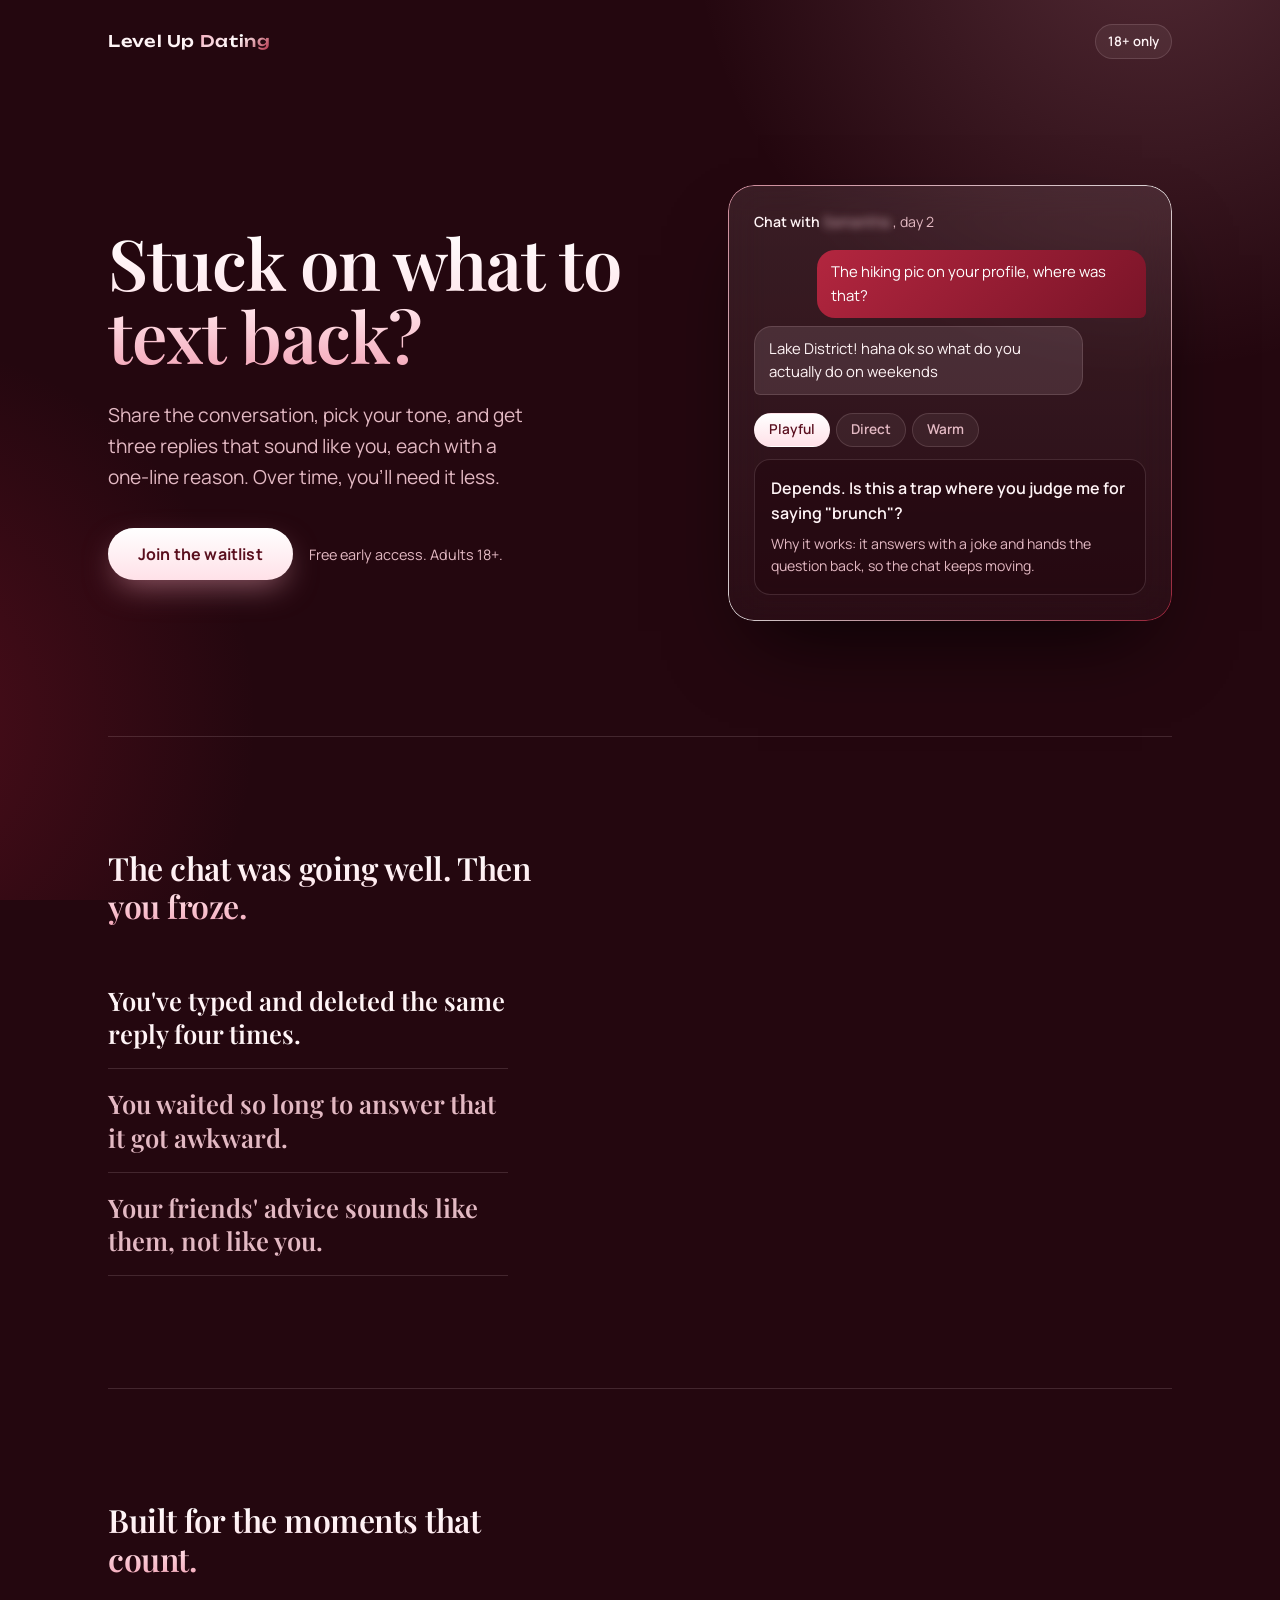
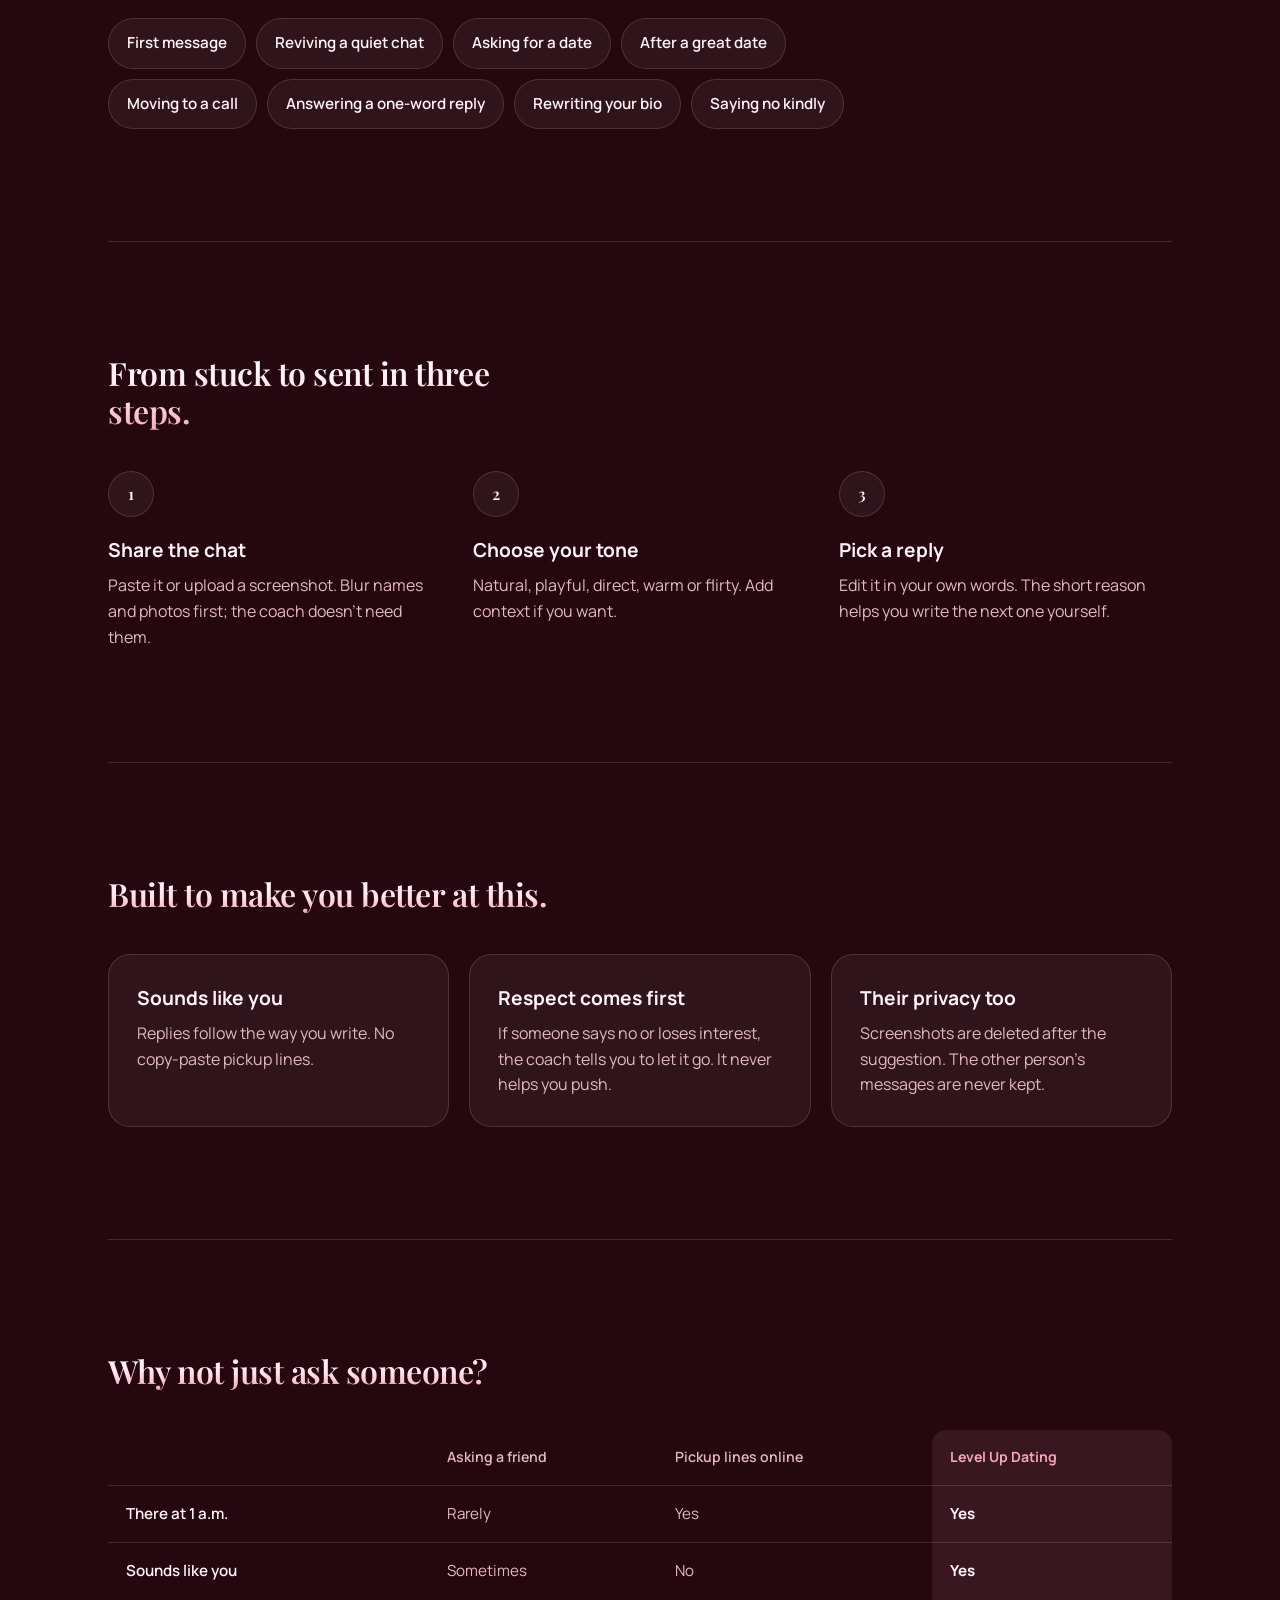
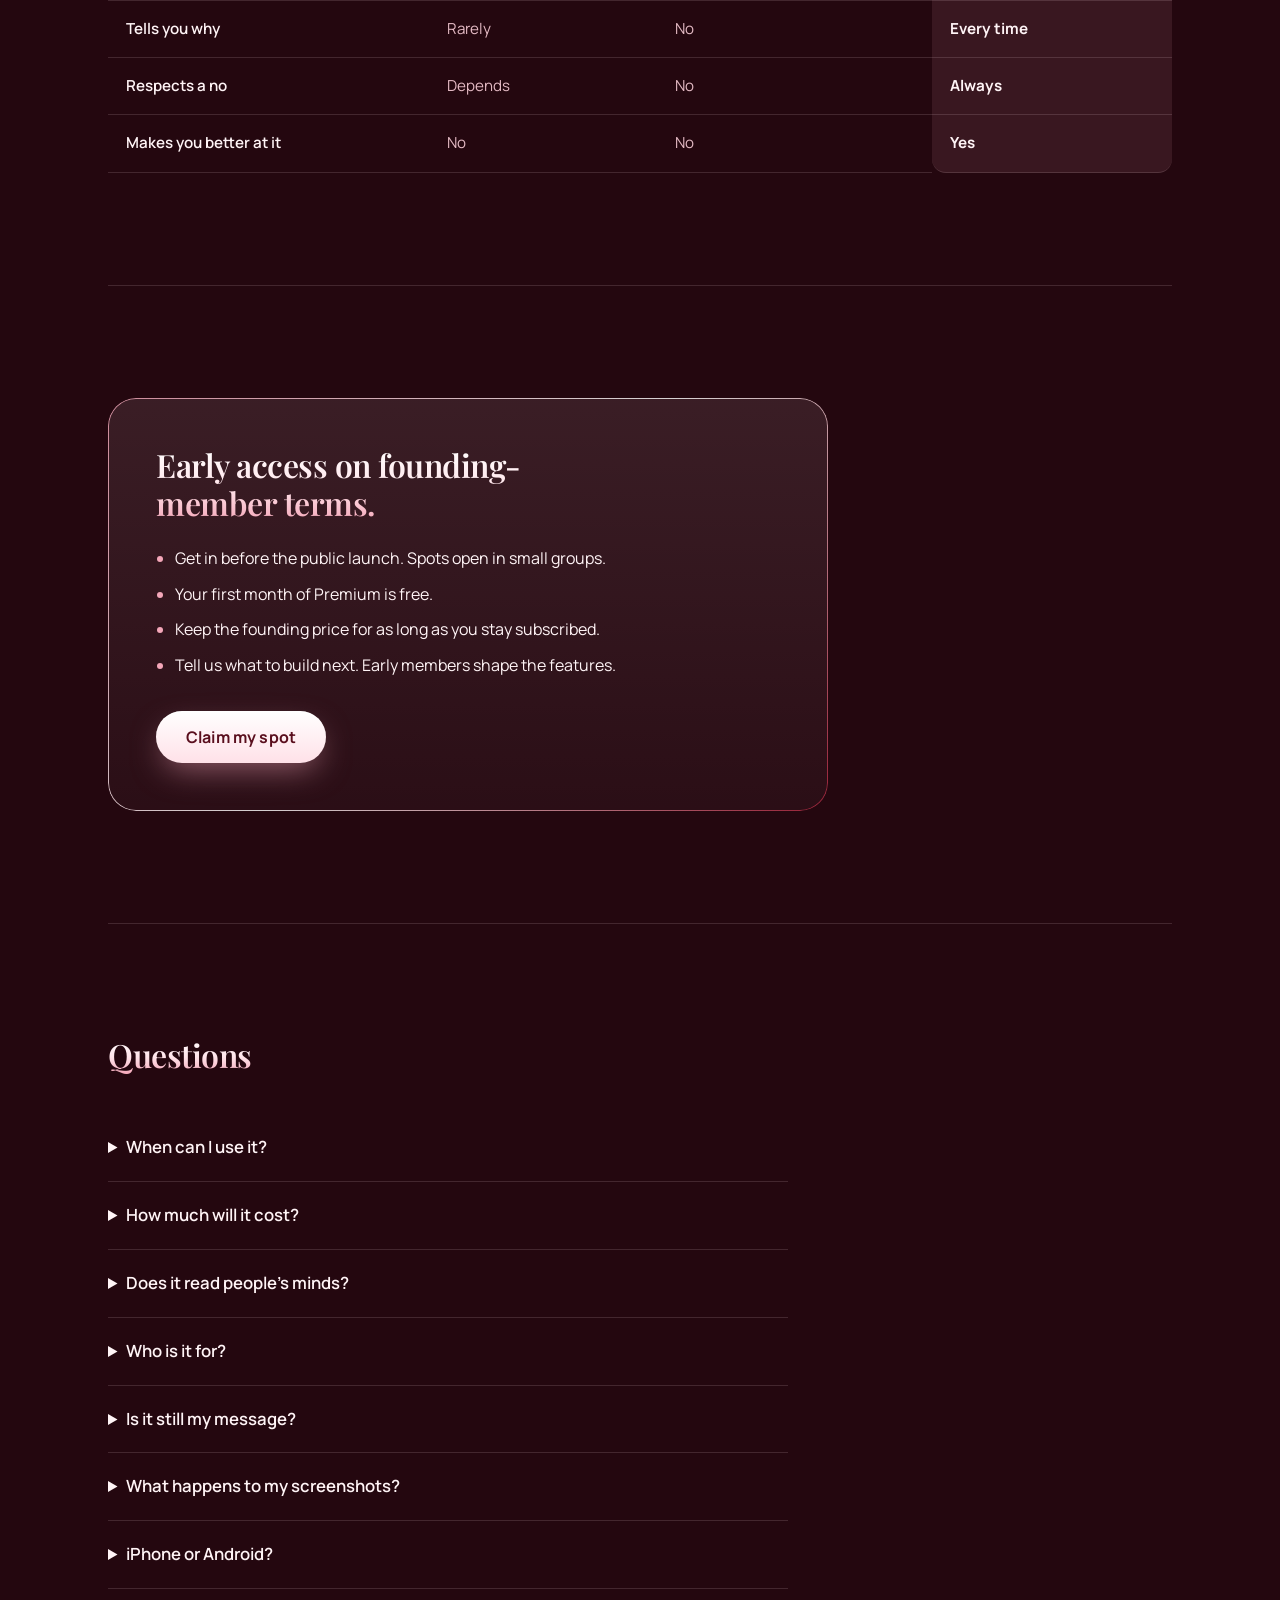
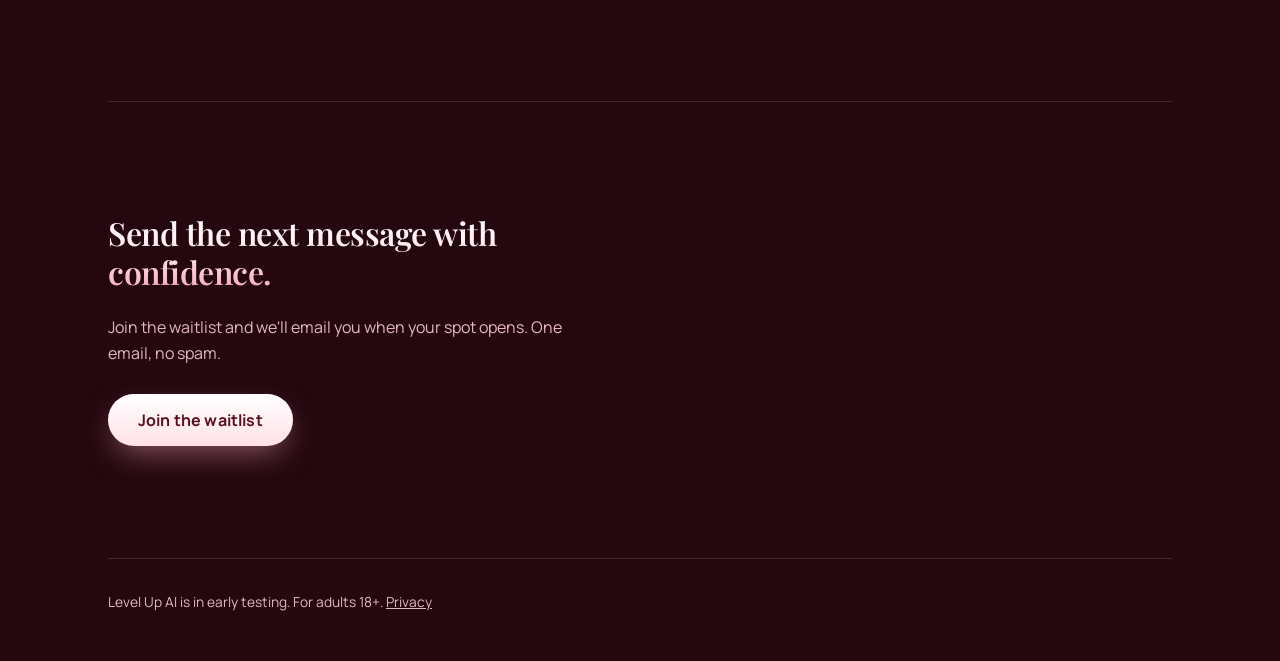
==== commit 99870b92: "Give each pillar its own visual world Shared frame (logo, layout, body font) with per-pillar themes:" ====
--- a/dating.html
+++ b/dating.html
@@ -7,14 +7,14 @@
   <meta name="description" content="Share a dating conversation, pick your tone, and get replies that sound like you, each with a short reason. For adults 18+.">
   <link rel="preconnect" href="https://fonts.googleapis.com">
   <link rel="preconnect" href="https://fonts.gstatic.com" crossorigin>
-  <link href="https://fonts.googleapis.com/css2?family=Unbounded:wght@500;600&family=Manrope:wght@400;500;600;700&display=swap" rel="stylesheet">
+  <link href="https://fonts.googleapis.com/css2?family=Unbounded:wght@500;600&family=Playfair+Display:wght@500;600&family=Manrope:wght@400;500;600;700&display=swap" rel="stylesheet">
   <link rel="stylesheet" href="assets/styles.css">
   <!-- Mesure d'audience sans cookie (GoatCounter). Remplacer GOATCOUNTER_CODE. -->
   <script data-goatcounter="https://GOATCOUNTER_CODE.goatcounter.com/count" async src="//gc.zgo.at/count.js"></script>
   <!-- Formulaire de liste d'attente (Tally) -->
   <script async src="https://tally.so/widgets/embed.js"></script>
 </head>
-<body>
+<body class="theme-dating">
   <div class="wrap">
     <header class="top">
       <a class="brand" href="./">Level Up <span>Dating</span></a>
--- a/assets/styles.css
+++ b/assets/styles.css
@@ -1,43 +1,133 @@
-/* LEVEL UP AI — landing pages de validation
-   Direction : luxe futuriste. Fond nuit profonde, titres en chrome poli,
-   carte de démonstration en verre avec un liseré irisé. */
-
+/* LEVEL UP AI — système visuel
+   Cadre commun : mise en page, composants, police du texte (Manrope).
+   Chaque pilier a son univers : couleurs, matière, police des titres.
+
+   Thèmes :
+   - (par défaut) Futuriste luxe : app, accueil, Social.
+   - .theme-style   Maison de couture : sable, cognac, vert bouteille.
+   - .theme-dating  Romantique : bordeaux, rose, blanc.
+   - .theme-glow    (à venir) Salle de bain de luxe.
+*/
+
+/* ---------- Thème par défaut : futuriste luxe ---------- */
 :root {
-  --night: #070A12;
-  --night-2: #0E1322;
+  --page-bg:
+    radial-gradient(60vw 60vw at 85% -10%, rgba(139, 124, 255, 0.22), transparent 60%),
+    radial-gradient(50vw 50vw at -10% 70%, rgba(92, 225, 230, 0.10), transparent 60%),
+    #070A12;
+  --text: #E9ECF4;
+  --muted: #9AA3B8;
+  --line: rgba(255, 255, 255, 0.10);
   --glass: rgba(255, 255, 255, 0.045);
   --glass-strong: rgba(255, 255, 255, 0.08);
-  --line: rgba(255, 255, 255, 0.10);
-  --text: #E9ECF4;
-  --muted: #9AA3B8;
-  --violet: #A99CFF;
-  --cyan: #7FE6EA;
+  --card-bg: linear-gradient(180deg, rgba(255,255,255,.07), rgba(255,255,255,.02));
+  --inset-bg: rgba(7, 10, 18, 0.55);
+  --card-shadow: 0 40px 80px -30px rgba(0,0,0,.8);
+
+  --accent: #A99CFF;
+  --accent-2: #7FE6EA;
+  --highlight-bg: rgba(169, 156, 255, 0.08);
   --ok: #7EE3B8;
   --swap: #F6BE8E;
 
-  --chrome: linear-gradient(180deg, #FFFFFF 0%, #DCE1EA 38%, #9AA2B4 62%, #EEF1F6 100%);
-  --iris: linear-gradient(120deg, #8B7CFF 0%, #5CE1E6 50%, #F3B8FF 100%);
+  --heading-fill: linear-gradient(180deg, #FFFFFF 0%, #DCE1EA 38%, #9AA2B4 62%, #EEF1F6 100%);
+  --edge: linear-gradient(120deg, #8B7CFF 0%, #5CE1E6 50%, #F3B8FF 100%);
+  --btn-bg: linear-gradient(180deg, #FFFFFF 0%, #DCE1EA 38%, #9AA2B4 62%, #EEF1F6 100%);
+  --btn-text: #0B0F1C;
+  --btn-glow: 0 10px 30px -8px rgba(169, 156, 255, 0.55);
+  --bubble-you: linear-gradient(135deg, #6E5CFF, #4B8DF0);
+  --bubble-you-text: #FFFFFF;
+  --sheen: rgba(255,255,255,.10);
 
   --display: "Unbounded", system-ui, sans-serif;
+  --display-weight: 500;
+  --display-tracking: -0.03em;
   --body: "Manrope", system-ui, sans-serif;
 
   --step-0: 1rem;
   --step-1: 1.2rem;
   --step-2: clamp(1.5rem, 3vw, 2rem);
   --step-3: clamp(2.3rem, 5.6vw, 4.4rem);
-
   --gutter: clamp(16px, 4vw, 48px);
 }
 
+/* ---------- Thème Style : maison de couture ---------- */
+.theme-style {
+  --page-bg:
+    radial-gradient(70vw 50vw at 100% 0%, rgba(47, 74, 58, 0.16), transparent 60%),
+    linear-gradient(180deg, #EDE5D7 0%, #E4D9C6 100%);
+  --text: #2B2118;
+  --muted: #6E5E4C;
+  --line: rgba(43, 33, 24, 0.14);
+  --glass: rgba(255, 252, 245, 0.55);
+  --glass-strong: rgba(255, 252, 245, 0.85);
+  --card-bg: #F7F2E8;
+  --inset-bg: #EFE7D9;
+  --card-shadow: 0 30px 60px -30px rgba(43, 33, 24, 0.35);
+
+  --accent: #2F4A3A;
+  --accent-2: #8A5A35;
+  --highlight-bg: rgba(47, 74, 58, 0.08);
+  --ok: #2F6B4A;
+  --swap: #8A5A35;
+
+  --heading-fill: linear-gradient(#2B2118, #2B2118);
+  --edge: linear-gradient(135deg, #B79C74 0%, #E8D7B5 50%, #8A6A44 100%);
+  --btn-bg: linear-gradient(180deg, #34513F 0%, #233A2D 100%);
+  --btn-text: #F3EADB;
+  --btn-glow: 0 12px 28px -10px rgba(35, 58, 45, 0.6);
+  --sheen: rgba(255, 255, 255, 0.45);
+
+  --display: "Cormorant Garamond", Georgia, serif;
+  --display-weight: 500;
+  --display-tracking: -0.01em;
+  --step-3: clamp(2.8rem, 6.6vw, 5.4rem);
+  --step-2: clamp(1.8rem, 3.6vw, 2.5rem);
+}
+
+.theme-style .brand span { background: linear-gradient(135deg, #2F4A3A, #8A5A35); -webkit-background-clip: text; background-clip: text; }
+
+/* ---------- Thème Dating : romantique ---------- */
+.theme-dating {
+  --page-bg:
+    radial-gradient(60vw 60vw at 90% -10%, rgba(244, 167, 185, 0.22), transparent 60%),
+    radial-gradient(50vw 50vw at -10% 80%, rgba(158, 27, 50, 0.35), transparent 60%),
+    #24070F;
+  --text: #FFF4F6;
+  --muted: #E3B9C3;
+  --line: rgba(255, 228, 234, 0.14);
+  --glass: rgba(255, 228, 234, 0.06);
+  --glass-strong: rgba(255, 228, 234, 0.11);
+  --card-bg: linear-gradient(180deg, rgba(255, 228, 234, .10), rgba(255, 228, 234, .03));
+  --inset-bg: rgba(36, 7, 15, 0.6);
+
+  --accent: #F4A7B9;
+  --accent-2: #FFD6DF;
+  --highlight-bg: rgba(244, 167, 185, 0.10);
+  --ok: #FFD6DF;
+  --swap: #F4A7B9;
+
+  --heading-fill: linear-gradient(180deg, #FFFFFF 0%, #FFE4EA 55%, #F4A7B9 100%);
+  --edge: linear-gradient(135deg, #F4A7B9 0%, #FFFFFF 50%, #B3263F 100%);
+  --btn-bg: linear-gradient(180deg, #FFFFFF 0%, #FFE1E8 100%);
+  --btn-text: #5A0F1E;
+  --btn-glow: 0 12px 32px -8px rgba(244, 167, 185, 0.55);
+  --bubble-you: linear-gradient(135deg, #B3263F, #7A1428);
+  --bubble-you-text: #FFFFFF;
+  --sheen: rgba(255, 228, 234, .14);
+
+  --display: "Playfair Display", Georgia, serif;
+  --display-weight: 600;
+  --display-tracking: -0.015em;
+}
+
+/* ---------- Base ---------- */
 * { box-sizing: border-box; }
 html { -webkit-text-size-adjust: 100%; }
 
 body {
   margin: 0;
-  background:
-    radial-gradient(60vw 60vw at 85% -10%, rgba(139, 124, 255, 0.22), transparent 60%),
-    radial-gradient(50vw 50vw at -10% 70%, rgba(92, 225, 230, 0.10), transparent 60%),
-    var(--night);
+  background: var(--page-bg);
   background-attachment: fixed;
   color: var(--text);
   font-family: var(--body);
@@ -45,9 +135,9 @@
   line-height: 1.6;
 }
 
-a { color: var(--cyan); }
+a { color: var(--accent); }
 a:focus-visible, button:focus-visible, summary:focus-visible {
-  outline: 2px solid var(--cyan);
+  outline: 2px solid var(--accent);
   outline-offset: 3px;
   border-radius: 8px;
 }
@@ -59,10 +149,10 @@
   overflow: hidden; clip: rect(0 0 0 0); white-space: nowrap; border: 0;
 }
 
-/* En-tête */
+/* En-tête (commun à tous les thèmes : même logo, même police) */
 .top { display: flex; justify-content: space-between; align-items: center; padding: 24px 0; }
 .brand {
-  font-family: var(--display);
+  font-family: "Unbounded", system-ui, sans-serif;
   font-weight: 500;
   font-size: 1rem;
   letter-spacing: 0.04em;
@@ -70,7 +160,7 @@
   text-decoration: none;
 }
 .brand span {
-  background: var(--iris);
+  background: var(--edge);
   -webkit-background-clip: text; background-clip: text;
   color: transparent;
 }
@@ -82,6 +172,16 @@
   border: 1px solid var(--line);
   background: var(--glass);
   color: var(--text);
+}
+
+/* Titres */
+.hero h1, .band h2, .doc h1 {
+  font-family: var(--display);
+  font-weight: var(--display-weight);
+  letter-spacing: var(--display-tracking);
+  background: var(--heading-fill);
+  -webkit-background-clip: text; background-clip: text;
+  color: transparent;
 }
 
 /* Hero */
@@ -92,18 +192,7 @@
   align-items: center;
   padding: clamp(40px, 8vw, 120px) 0 clamp(56px, 9vw, 128px);
 }
-.hero h1 {
-  font-family: var(--display);
-  font-weight: 500;
-  font-size: var(--step-3);
-  line-height: 1.04;
-  letter-spacing: -0.03em;
-  margin: 0 0 28px;
-  max-width: 13ch;
-  background: var(--chrome);
-  -webkit-background-clip: text; background-clip: text;
-  color: transparent;
-}
+.hero h1 { font-size: var(--step-3); line-height: 1.04; margin: 0 0 28px; max-width: 13ch; }
 .lede { font-size: var(--step-1); color: var(--muted); max-width: 36ch; margin: 0 0 36px; }
 
 .cta-row { display: flex; flex-wrap: wrap; gap: 16px; align-items: center; }
@@ -115,45 +204,43 @@
   letter-spacing: 0.01em;
   padding: 18px 30px;
   border-radius: 999px;
-  color: #0B0F1C;
-  background: var(--chrome);
-  box-shadow:
-    inset 0 1px 0 rgba(255,255,255,.9),
-    0 10px 30px -8px rgba(169, 156, 255, 0.55);
-  transition: transform .15s ease, box-shadow .15s ease;
-}
-.btn:hover { transform: translateY(-1px); box-shadow: inset 0 1px 0 rgba(255,255,255,.9), 0 14px 36px -8px rgba(127, 230, 234, 0.6); }
+  color: var(--btn-text);
+  background: var(--btn-bg);
+  box-shadow: inset 0 1px 0 rgba(255,255,255,.5), var(--btn-glow);
+  transition: transform .15s ease, filter .15s ease;
+}
+.btn:hover { transform: translateY(-1px); filter: brightness(1.05); }
 .btn:active { transform: translateY(1px); }
 .cta-note { font-size: 0.9rem; color: var(--muted); }
 
-/* Carte de démonstration : verre + liseré irisé */
+/* Carte de démonstration avec liseré */
 .demo {
   position: relative;
   margin: 0;
   padding: 26px;
   border-radius: 26px;
-  background: linear-gradient(180deg, rgba(255,255,255,.07), rgba(255,255,255,.02));
+  background: var(--card-bg);
   -webkit-backdrop-filter: blur(18px); backdrop-filter: blur(18px);
-  box-shadow: 0 40px 80px -30px rgba(0,0,0,.8);
+  box-shadow: var(--card-shadow);
   overflow: hidden;
 }
-.demo::before {
+.demo::before, .offer::before {
   content: "";
   position: absolute; inset: 0;
   border-radius: inherit;
   padding: 1px;
-  background: var(--iris);
+  background: var(--edge);
   -webkit-mask: linear-gradient(#000 0 0) content-box, linear-gradient(#000 0 0);
   -webkit-mask-composite: xor; mask-composite: exclude;
-  opacity: .75;
+  opacity: .8;
   pointer-events: none;
 }
-/* Le seul mouvement de la page : un reflet qui traverse la carte au chargement */
+/* Seule animation automatique : un reflet qui traverse la carte au chargement */
 .demo::after {
   content: "";
   position: absolute; top: -20%; bottom: -20%; left: -60%;
   width: 40%;
-  background: linear-gradient(100deg, transparent, rgba(255,255,255,.10), transparent);
+  background: linear-gradient(100deg, transparent, var(--sheen), transparent);
   transform: skewX(-12deg);
   animation: sheen 2.4s ease-out .6s 1 both;
   pointer-events: none;
@@ -173,26 +260,26 @@
   font-size: 0.88rem;
   font-weight: 500;
 }
-.outfit .sw { display: inline-block; width: 9px; height: 9px; border-radius: 50%; margin-right: 8px; border: 1px solid rgba(255,255,255,.35); }
+.outfit .sw { display: inline-block; width: 9px; height: 9px; border-radius: 50%; margin-right: 8px; border: 1px solid var(--line); }
 
 .notes { margin: 0; padding: 0; list-style: none; display: grid; gap: 10px; }
 .notes li {
   padding: 14px 16px;
   border-radius: 16px;
-  background: rgba(7, 10, 18, 0.55);
+  background: var(--inset-bg);
   border: 1px solid var(--line);
   font-size: 0.95rem;
 }
 .notes .tag { display: block; font-weight: 700; font-size: 0.9rem; margin-bottom: 3px; }
 .notes .works .tag { color: var(--ok); }
 .notes .swap .tag { color: var(--swap); }
-.notes .learn .tag { color: var(--violet); }
+.notes .learn .tag { color: var(--accent); }
 
 /* Dating : conversation */
 .chat { display: grid; gap: 8px; margin-bottom: 18px; }
 .bubble { max-width: 84%; padding: 10px 14px; border-radius: 18px; font-size: 0.93rem; margin: 0; }
 .bubble.them { background: var(--glass-strong); border: 1px solid var(--line); border-bottom-left-radius: 6px; }
-.bubble.you { background: linear-gradient(135deg, #6E5CFF, #4B8DF0); color: #fff; border-bottom-right-radius: 6px; justify-self: end; }
+.bubble.you { background: var(--bubble-you); color: var(--bubble-you-text); border-bottom-right-radius: 6px; justify-self: end; }
 .blur { filter: blur(4px); user-select: none; }
 
 .tones { display: flex; gap: 6px; margin-bottom: 12px; flex-wrap: wrap; }
@@ -206,24 +293,16 @@
   cursor: pointer;
   transition: background .15s ease, color .15s ease;
 }
-.tone[aria-pressed="true"] { background: var(--chrome); color: #0B0F1C; border-color: transparent; }
-
-.reply { padding: 16px; border-radius: 16px; background: rgba(7, 10, 18, 0.55); border: 1px solid var(--line); }
+.tone[aria-pressed="true"] { background: var(--btn-bg); color: var(--btn-text); border-color: transparent; }
+
+.reply { padding: 16px; border-radius: 16px; background: var(--inset-bg); border: 1px solid var(--line); }
 .reply p { margin: 0; }
 .reply .text { font-weight: 600; margin-bottom: 6px; }
 .reply .why { font-size: 0.88rem; color: var(--muted); }
 
 /* Sections */
 section.band { padding: clamp(56px, 9vw, 112px) 0; border-top: 1px solid var(--line); }
-.band h2 {
-  font-family: var(--display);
-  font-weight: 500;
-  font-size: var(--step-2);
-  letter-spacing: -0.02em;
-  line-height: 1.2;
-  margin: 0 0 40px;
-  max-width: 22ch;
-}
+.band h2 { font-size: var(--step-2); line-height: 1.2; margin: 0 0 40px; max-width: 22ch; }
 
 .steps { list-style: none; margin: 0; padding: 0; display: grid; grid-template-columns: repeat(3, 1fr); gap: 32px; counter-reset: s; }
 .steps li { counter-increment: s; }
@@ -235,28 +314,22 @@
   border: 1px solid var(--line);
   background: var(--glass);
   font-family: var(--display);
-  font-weight: 500;
+  font-weight: var(--display-weight);
   margin-bottom: 18px;
 }
 .steps h3, .pillars h3 { font-family: var(--body); font-weight: 700; font-size: var(--step-1); margin: 0 0 8px; }
 .steps p, .pillars p { margin: 0; color: var(--muted); max-width: 34ch; }
 
 .pillars { display: grid; grid-template-columns: repeat(3, 1fr); gap: 20px; }
-.pillars > div {
-  padding: 28px;
-  border-radius: 22px;
-  background: var(--glass);
-  border: 1px solid var(--line);
-}
-
-/* Douleur : phrases larges, une par ligne */
-.pain { list-style: none; margin: 0; padding: 0; display: grid; gap: 0; max-width: 40ch; }
+.pillars > div { padding: 28px; border-radius: 22px; background: var(--glass); border: 1px solid var(--line); }
+
+/* Douleur */
+.pain { list-style: none; margin: 0; padding: 0; display: grid; max-width: 40ch; }
 .pain li {
   font-family: var(--display);
-  font-weight: 500;
+  font-weight: var(--display-weight);
   font-size: clamp(1.15rem, 2.4vw, 1.6rem);
   line-height: 1.3;
-  letter-spacing: -0.01em;
   padding: 18px 0;
   border-bottom: 1px solid var(--line);
   color: var(--muted);
@@ -265,14 +338,7 @@
 
 /* Occasions */
 .occasions { list-style: none; margin: 0; padding: 0; display: flex; flex-wrap: wrap; gap: 10px; max-width: 820px; }
-.occasions li {
-  padding: 12px 18px;
-  border-radius: 999px;
-  border: 1px solid var(--line);
-  background: var(--glass);
-  font-weight: 600;
-  font-size: 0.95rem;
-}
+.occasions li { padding: 12px 18px; border-radius: 999px; border: 1px solid var(--line); background: var(--glass); font-weight: 600; font-size: 0.95rem; }
 
 /* Comparatif */
 .compare-wrap { overflow-x: auto; -webkit-overflow-scrolling: touch; }
@@ -281,42 +347,21 @@
 .compare thead th { font-weight: 600; color: var(--muted); font-size: 0.88rem; }
 .compare tbody th { font-weight: 600; color: var(--text); }
 .compare td { color: var(--muted); }
-.compare .us { color: var(--text); font-weight: 700; background: rgba(169, 156, 255, 0.08); }
-.compare thead .us { color: var(--violet); border-top-left-radius: 14px; border-top-right-radius: 14px; }
+.compare .us { color: var(--text); font-weight: 700; background: var(--highlight-bg); }
+.compare thead .us { color: var(--accent); border-top-left-radius: 14px; border-top-right-radius: 14px; }
 .compare tbody tr:last-child .us { border-bottom-left-radius: 14px; border-bottom-right-radius: 14px; }
 
 /* Offre membres fondateurs */
-.offer {
-  position: relative;
-  max-width: 720px;
-  padding: clamp(28px, 5vw, 48px);
-  border-radius: 28px;
-  background: linear-gradient(180deg, rgba(255,255,255,.07), rgba(255,255,255,.02));
-}
-.offer::before {
-  content: "";
-  position: absolute; inset: 0;
-  border-radius: inherit;
-  padding: 1px;
-  background: var(--iris);
-  -webkit-mask: linear-gradient(#000 0 0) content-box, linear-gradient(#000 0 0);
-  -webkit-mask-composite: xor; mask-composite: exclude;
-  opacity: .75;
-  pointer-events: none;
-}
+.offer { position: relative; max-width: 720px; padding: clamp(28px, 5vw, 48px); border-radius: 28px; background: var(--card-bg); }
 .offer h2 { margin-bottom: 24px; }
 .offer ul { margin: 0 0 32px; padding-left: 1.2em; display: grid; gap: 10px; }
-.offer li::marker { color: var(--cyan); }
-
+.offer li::marker { color: var(--accent); }
+
+/* FAQ */
 .faq details { border-bottom: 1px solid var(--line); padding: 20px 0; max-width: 68ch; }
 .faq summary { cursor: pointer; font-weight: 600; font-size: 1.05rem; }
 .faq details p { margin: 10px 0 0; color: var(--muted); }
 
-.closing h2 {
-  background: var(--chrome);
-  -webkit-background-clip: text; background-clip: text;
-  color: transparent;
-}
 .closing p { color: var(--muted); max-width: 46ch; margin: -16px 0 28px; }
 
 footer { padding: 32px 0 48px; font-size: 0.86rem; color: var(--muted); border-top: 1px solid var(--line); }
@@ -324,7 +369,7 @@
 
 /* Page simple */
 .doc { max-width: 68ch; padding: 32px 0 80px; }
-.doc h1 { font-family: var(--display); font-weight: 500; font-size: var(--step-2); letter-spacing: -0.02em; }
+.doc h1 { font-size: var(--step-2); }
 .doc h2 { font-family: var(--body); font-weight: 700; font-size: var(--step-1); margin-top: 32px; }
 .doc p { color: var(--muted); }
 
